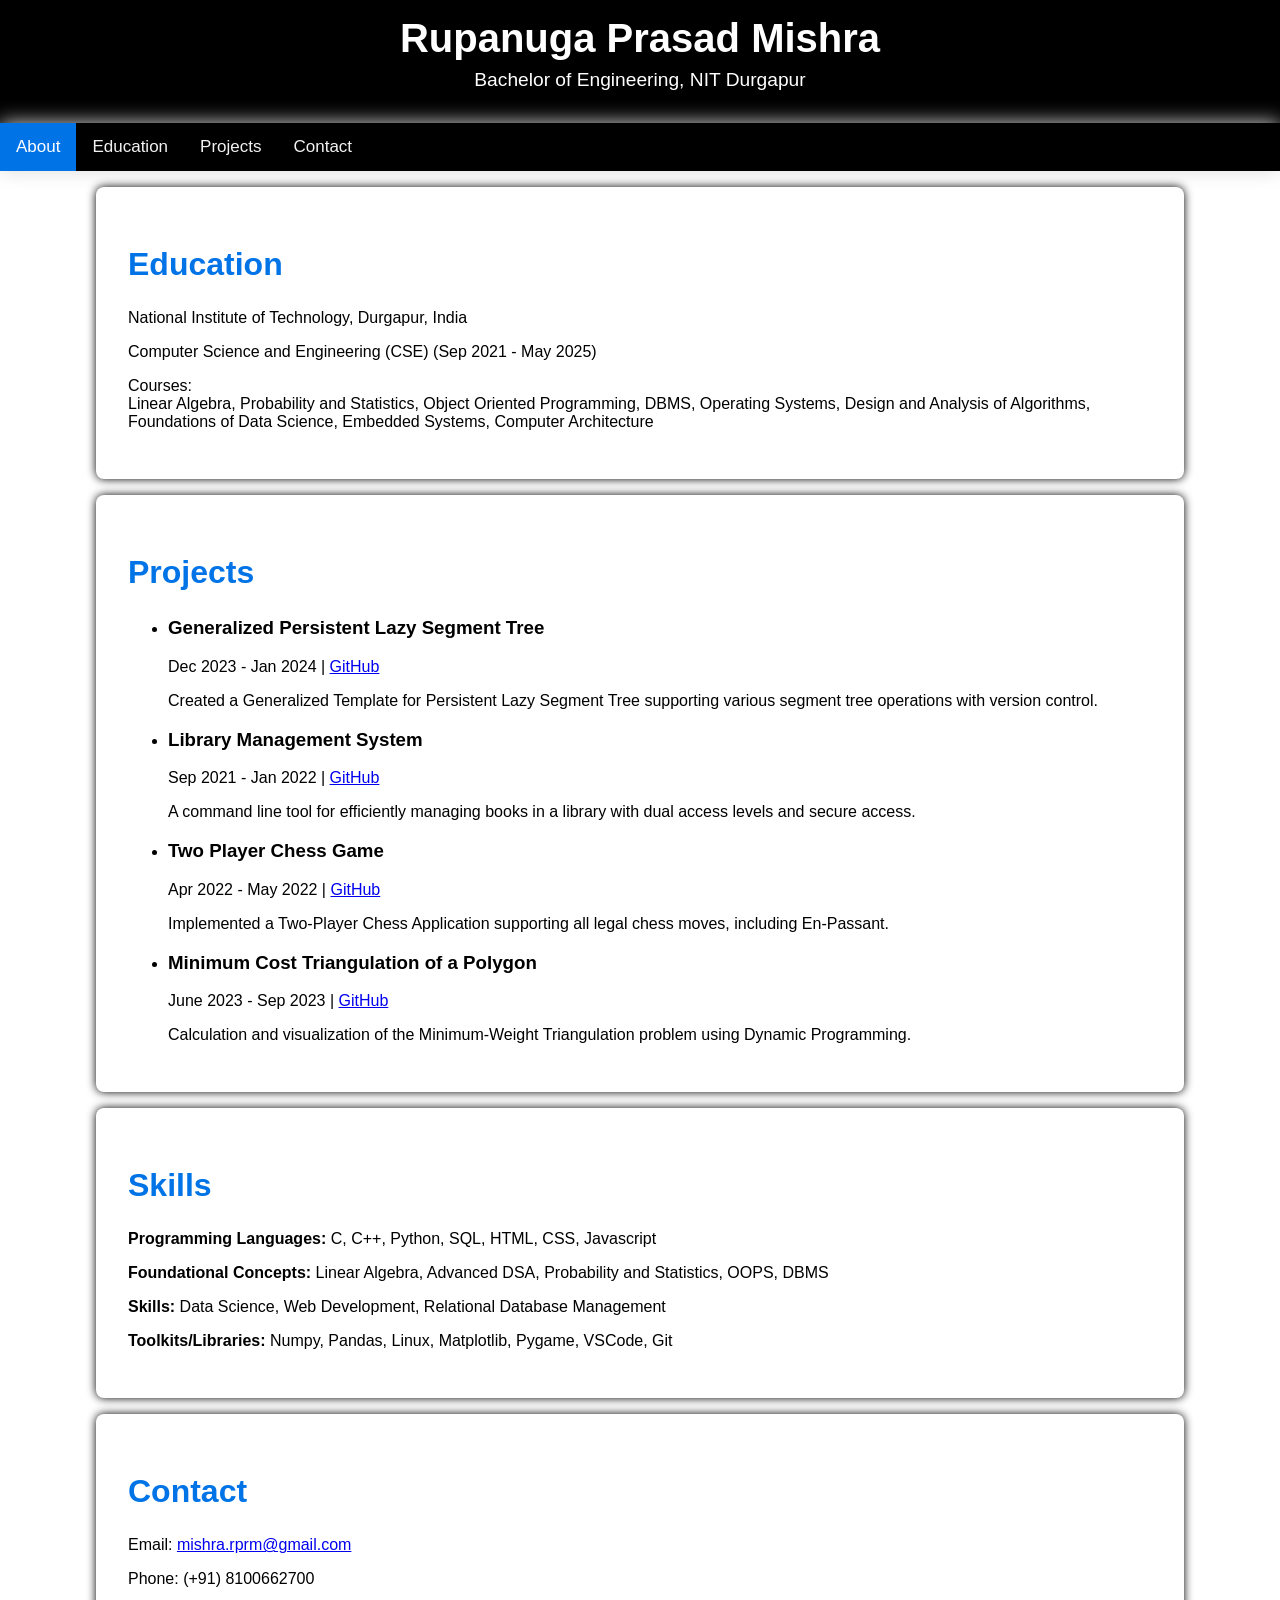
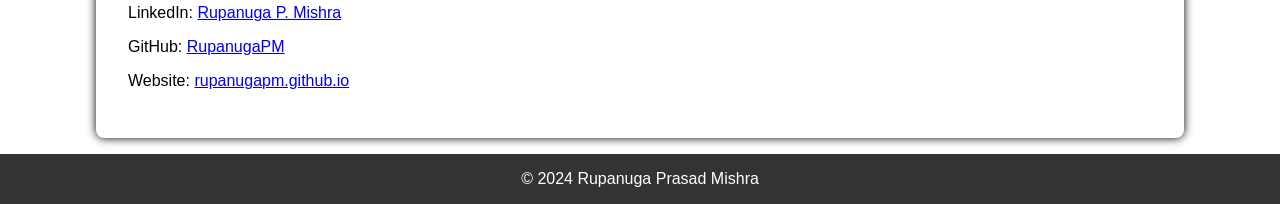
==== index.html @ 23eca886 "main html for website" ====
<!DOCTYPE html>
<html lang="en">
<head>
    <meta charset="UTF-8">
    <meta name="viewport" content="width=device-width, initial-scale=1.0">
    <title>Rupanuga Prasad Mishra</title>
</head>
<style>
/* styles.css */

html{
    scroll-behavior:smooth;
}

body {
    font-family: Arial, sans-serif;
    margin: 0;
    padding: 0;
    background-color: white;
}

header {
    background-color: black;
    color: white;
    padding: 1rem 2rem;
    text-align: center;
}

header h1 {
    margin: 0;
    font-size: 2.5rem;
}

header p {
    margin: 0.5rem 0 1rem;
    font-size: 1.2rem;
}

section {
    padding: 2rem;
    background-color: white;
    margin: 1rem auto;
    border-radius: 8px;
    box-shadow: 0 0 10px rgba(0, 0, 0, 1);
    width: 80%;
}

section h2 {
    font-size: 2rem;
    color: #0073e6;
}



footer {
    text-align: center;
    padding: 1rem 2rem;
    background-color: #333;
    color: white;
}

footer p {
    margin: 0;
}

//navigation bar

div.navbar{
	width:100%
}

#navbar {
  overflow: hidden;
  background-color: black;
  box-shadow: 0 0 20px rgba(220, 220, 220, 1);
}

#navbar a {
  float: left;
  display: flex;
  color: #f2f2f2;
  text-align: center;
  padding: 14px 16px;
  text-decoration: none;
  font-size: 17px;
}

#navbar a:hover {
  background-color: #ddd;
  color: black;
}

#navbar a.active {
  background-color: #0073e6;
  color: white;
}
#navbar a.active:hover {
  background-color: lightblue;
  color: white;
}

.content {
  padding: 16px;
}

.sticky {
  position: fixed;
  top: 0;
  width: 100%;
}

.sticky + .content {
  padding-top: 60px;
}

</style>
<body>
    <header id="about">
        <h1>Rupanuga Prasad Mishra</h1>
        <p>Bachelor of Engineering, NIT Durgapur</p>
    </header>
    <div id="navbar">
  		<a class="active" href="#about">About</a>
		<a href="#education">Education</a>
  		<a href="#projects">Projects</a>
  		<a href="#contact">Contact</a>
    </div>
    <section id="education">
        <h2>Education</h2>
        <p>National Institute of Technology, Durgapur, India</p>
        <p>Computer Science and Engineering (CSE) (Sep 2021 - May 2025)</p>
        <p>Courses:<br>Linear Algebra, Probability and Statistics, Object Oriented Programming, DBMS, Operating Systems, Design and Analysis of Algorithms, Foundations of Data Science, Embedded Systems, Computer Architecture</p>
    </section>
    <section id="projects">
        <h2>Projects</h2>
        <ul>
            <li>
                <h3>Generalized Persistent Lazy Segment Tree</h3>
                <p>Dec 2023 - Jan 2024 | <a href="https://github.com/RupanugaPM/Generalized-Lazy-Segment-Tree" target="_blank">GitHub</a></p>
                <p>Created a Generalized Template for Persistent Lazy Segment Tree supporting various segment tree operations with version control.</p>
            </li>
            <li>
                <h3>Library Management System</h3>
                <p>Sep 2021 - Jan 2022 | <a href="https://github.com/RupanugaPM/Library-Management-System-in-Python" target="_blank">GitHub</a></p>
                <p>A command line tool for efficiently managing books in a library with dual access levels and secure access.</p>
            </li>
            <li>
                <h3>Two Player Chess Game</h3>
                <p>Apr 2022 - May 2022 | <a href="https://github.com/RupanugaPM/Chess-app" target="_blank">GitHub</a></p>
                <p>Implemented a Two-Player Chess Application supporting all legal chess moves, including En-Passant.</p>
            </li>
            <li>
                <h3>Minimum Cost Triangulation of a Polygon</h3>
                <p>June 2023 - Sep 2023 | <a href="https://github.com/RupanugaPM/minimum-traingulation-cost-of-convex-polygon-visualization" target="_blank">GitHub</a></p>
                <p>Calculation and visualization of the Minimum-Weight Triangulation problem using Dynamic Programming.</p>
            </li>
        </ul>
    </section>
    <section id="skills">
        <h2>Skills</h2>
        <p><strong>Programming Languages:</strong> C, C++, Python, SQL, HTML, CSS, Javascript</p>
        <p><strong>Foundational Concepts:</strong> Linear Algebra, Advanced DSA, Probability and Statistics, OOPS, DBMS</p>
        <p><strong>Skills:</strong> Data Science, Web Development, Relational Database Management</p>
        <p><strong>Toolkits/Libraries:</strong> Numpy, Pandas, Linux, Matplotlib, Pygame, VSCode, Git</p>
    </section>
    <section id="contact">
        <h2>Contact</h2>
        <p>Email: <a href="mailto:mishra.rprm@gmail.com">mishra.rprm@gmail.com</a></p>
        <p>Phone: (+91) 8100662700</p>
        <p>LinkedIn: <a href="https://www.linkedin.com/in/rupanuga-p-mishra-4374b2252/" target="_blank">Rupanuga P. Mishra</a></p>
        <p>GitHub: <a href="https://github.com/RupanugaPM" target="_blank">RupanugaPM</a></p>
        <p>Website: <a href="https://rupanugapm.github.io/" target="_blank">rupanugapm.github.io</a></p>
    </section>
    <footer>
        <p>&copy; 2024 Rupanuga Prasad Mishra</p>
    </footer>
</body>
<script>
// scripts.js

document.querySelectorAll('nav ul li a').forEach(anchor => {
    anchor.addEventListener('click', function(e) {
        e.preventDefault();

        document.querySelector(this.getAttribute('href')).scrollIntoView({
            behavior: 'smooth'
        });
    });
});

// nav bar
window.onscroll = function() {myFunction()};

var navbar = document.getElementById("navbar");
var sticky = navbar.offsetTop;

function myFunction() {
  if (window.pageYOffset >= sticky) {
    navbar.classList.add("sticky")
  } else {
    navbar.classList.remove("sticky");
  }
}

</script>
</html>
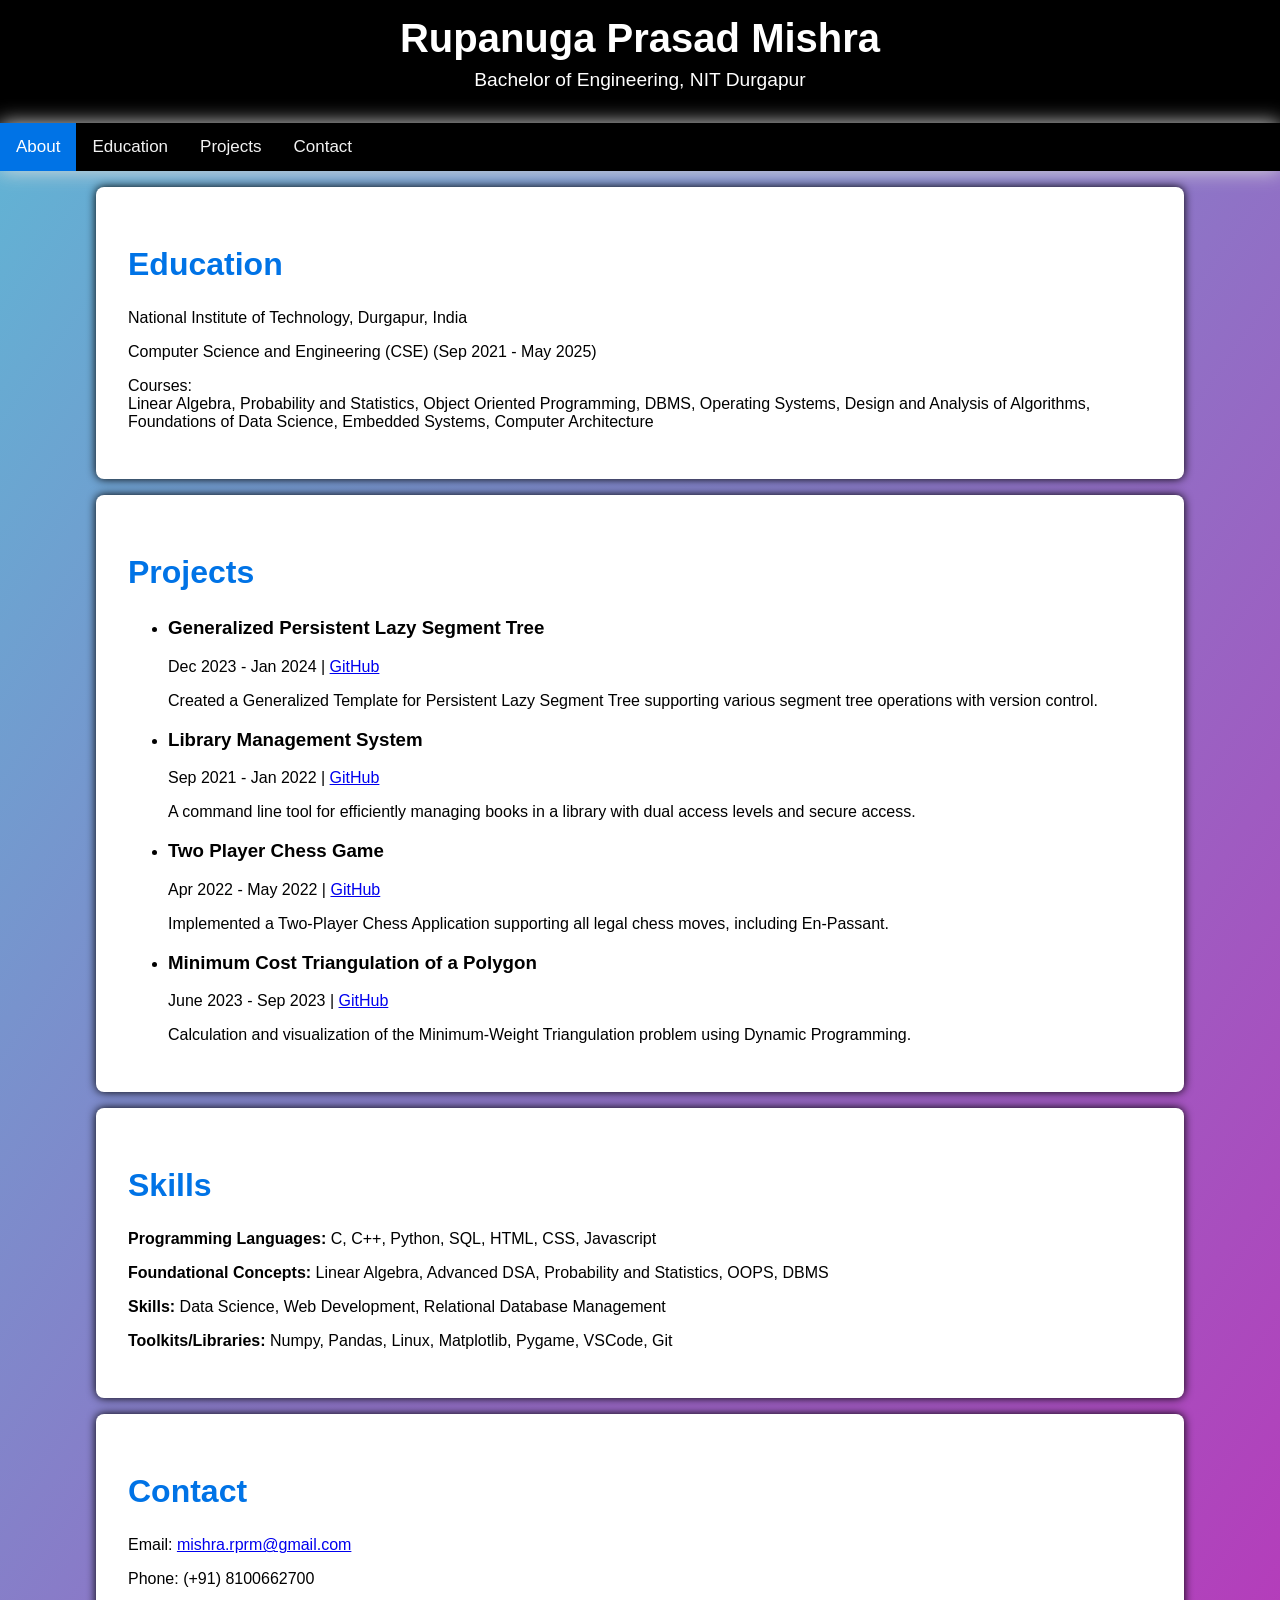
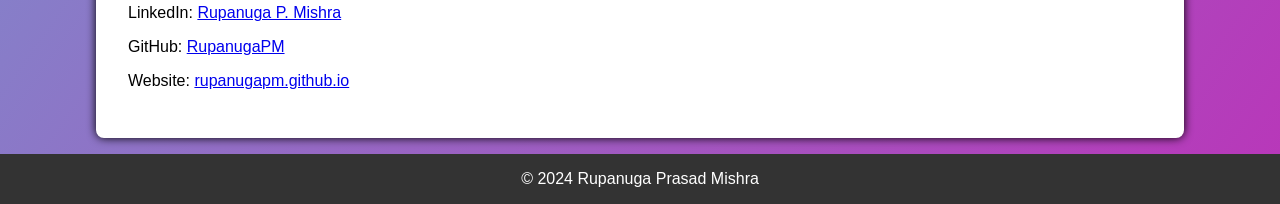
==== commit f49b26f2: "changed some css and javascript" ====
--- a/index.html
+++ b/index.html
@@ -4,116 +4,9 @@
     <meta charset="UTF-8">
     <meta name="viewport" content="width=device-width, initial-scale=1.0">
     <title>Rupanuga Prasad Mishra</title>
+    <link rel="stylesheet" href="styles.css">
 </head>
-<style>
-/* styles.css */
-
-html{
-    scroll-behavior:smooth;
-}
-
-body {
-    font-family: Arial, sans-serif;
-    margin: 0;
-    padding: 0;
-    background-color: white;
-}
-
-header {
-    background-color: black;
-    color: white;
-    padding: 1rem 2rem;
-    text-align: center;
-}
-
-header h1 {
-    margin: 0;
-    font-size: 2.5rem;
-}
-
-header p {
-    margin: 0.5rem 0 1rem;
-    font-size: 1.2rem;
-}
-
-section {
-    padding: 2rem;
-    background-color: white;
-    margin: 1rem auto;
-    border-radius: 8px;
-    box-shadow: 0 0 10px rgba(0, 0, 0, 1);
-    width: 80%;
-}
-
-section h2 {
-    font-size: 2rem;
-    color: #0073e6;
-}
-
-
-
-footer {
-    text-align: center;
-    padding: 1rem 2rem;
-    background-color: #333;
-    color: white;
-}
-
-footer p {
-    margin: 0;
-}
-
-//navigation bar
-
-div.navbar{
-	width:100%
-}
-
-#navbar {
-  overflow: hidden;
-  background-color: black;
-  box-shadow: 0 0 20px rgba(220, 220, 220, 1);
-}
-
-#navbar a {
-  float: left;
-  display: flex;
-  color: #f2f2f2;
-  text-align: center;
-  padding: 14px 16px;
-  text-decoration: none;
-  font-size: 17px;
-}
-
-#navbar a:hover {
-  background-color: #ddd;
-  color: black;
-}
-
-#navbar a.active {
-  background-color: #0073e6;
-  color: white;
-}
-#navbar a.active:hover {
-  background-color: lightblue;
-  color: white;
-}
-
-.content {
-  padding: 16px;
-}
-
-.sticky {
-  position: fixed;
-  top: 0;
-  width: 100%;
-}
-
-.sticky + .content {
-  padding-top: 60px;
-}
-
-</style>
+<script src="scripts.js"></script>
 <body>
     <header id="about">
         <h1>Rupanuga Prasad Mishra</h1>
@@ -174,6 +67,7 @@
     <footer>
         <p>&copy; 2024 Rupanuga Prasad Mishra</p>
     </footer>
+
 </body>
 <script>
 // scripts.js
@@ -188,7 +82,7 @@
     });
 });
 
-// nav bar
+// navigation bar
 window.onscroll = function() {myFunction()};
 
 var navbar = document.getElementById("navbar");
--- a/styles.css
+++ b/styles.css
@@ -0,0 +1,108 @@
+/* styles.css */
+
+html{
+    scroll-behavior:smooth;
+}
+
+body {
+    font-family: Arial, sans-serif;
+    margin: 0;
+    padding: 0;
+    background-color: white;
+    background-image: linear-gradient(to bottom right, rgb(94, 184, 213),rgb(185, 54, 185));
+}
+
+header {
+    background-color: black;
+    color: white;
+    padding: 1rem 2rem;
+    text-align: center;
+}
+
+header h1 {
+    margin: 0;
+    font-size: 2.5rem;
+}
+
+header p {
+    margin: 0.5rem 0 1rem;
+    font-size: 1.2rem;
+}
+
+section {
+    padding: 2rem;
+    background-color: white;
+    margin: 1rem auto;
+    border-radius: 8px;
+    box-shadow: 0 0 10px rgba(0, 0, 0, 1);
+    width: 80%;
+}
+
+section h2 {
+    font-size: 2rem;
+    color: #0073e6;
+}
+
+
+
+footer {
+    text-align: center;
+    padding: 1rem 2rem;
+    background-color: #333;
+    color: white;
+}
+
+footer p {
+    margin: 0;
+}
+
+
+div.navbar{
+	width:100%
+}
+
+#navbar {
+  overflow: hidden;
+  background-color: black;
+  box-shadow: 0 0 20px rgba(220, 220, 220, 1);
+}
+
+#navbar a {
+  float: left;
+  display: flex;
+  color: #f2f2f2;
+  text-align: center;
+  padding: 14px 16px;
+  text-decoration: none;
+  font-size: 17px;
+}
+
+#navbar a:hover {
+  background-color: #ddd;
+  color: black;
+}
+
+#navbar a.active {
+  background-color: #0073e6;
+  color: white;
+}
+
+#navbar a.active:hover {
+  background-color: lightblue;
+  color: white;
+}
+
+.content {
+  padding: 16px;
+}
+
+.sticky {
+  position: fixed;
+  top: 0;
+  width: 100%;
+}
+
+.sticky + .content {
+  padding-top: 60px;
+}
+
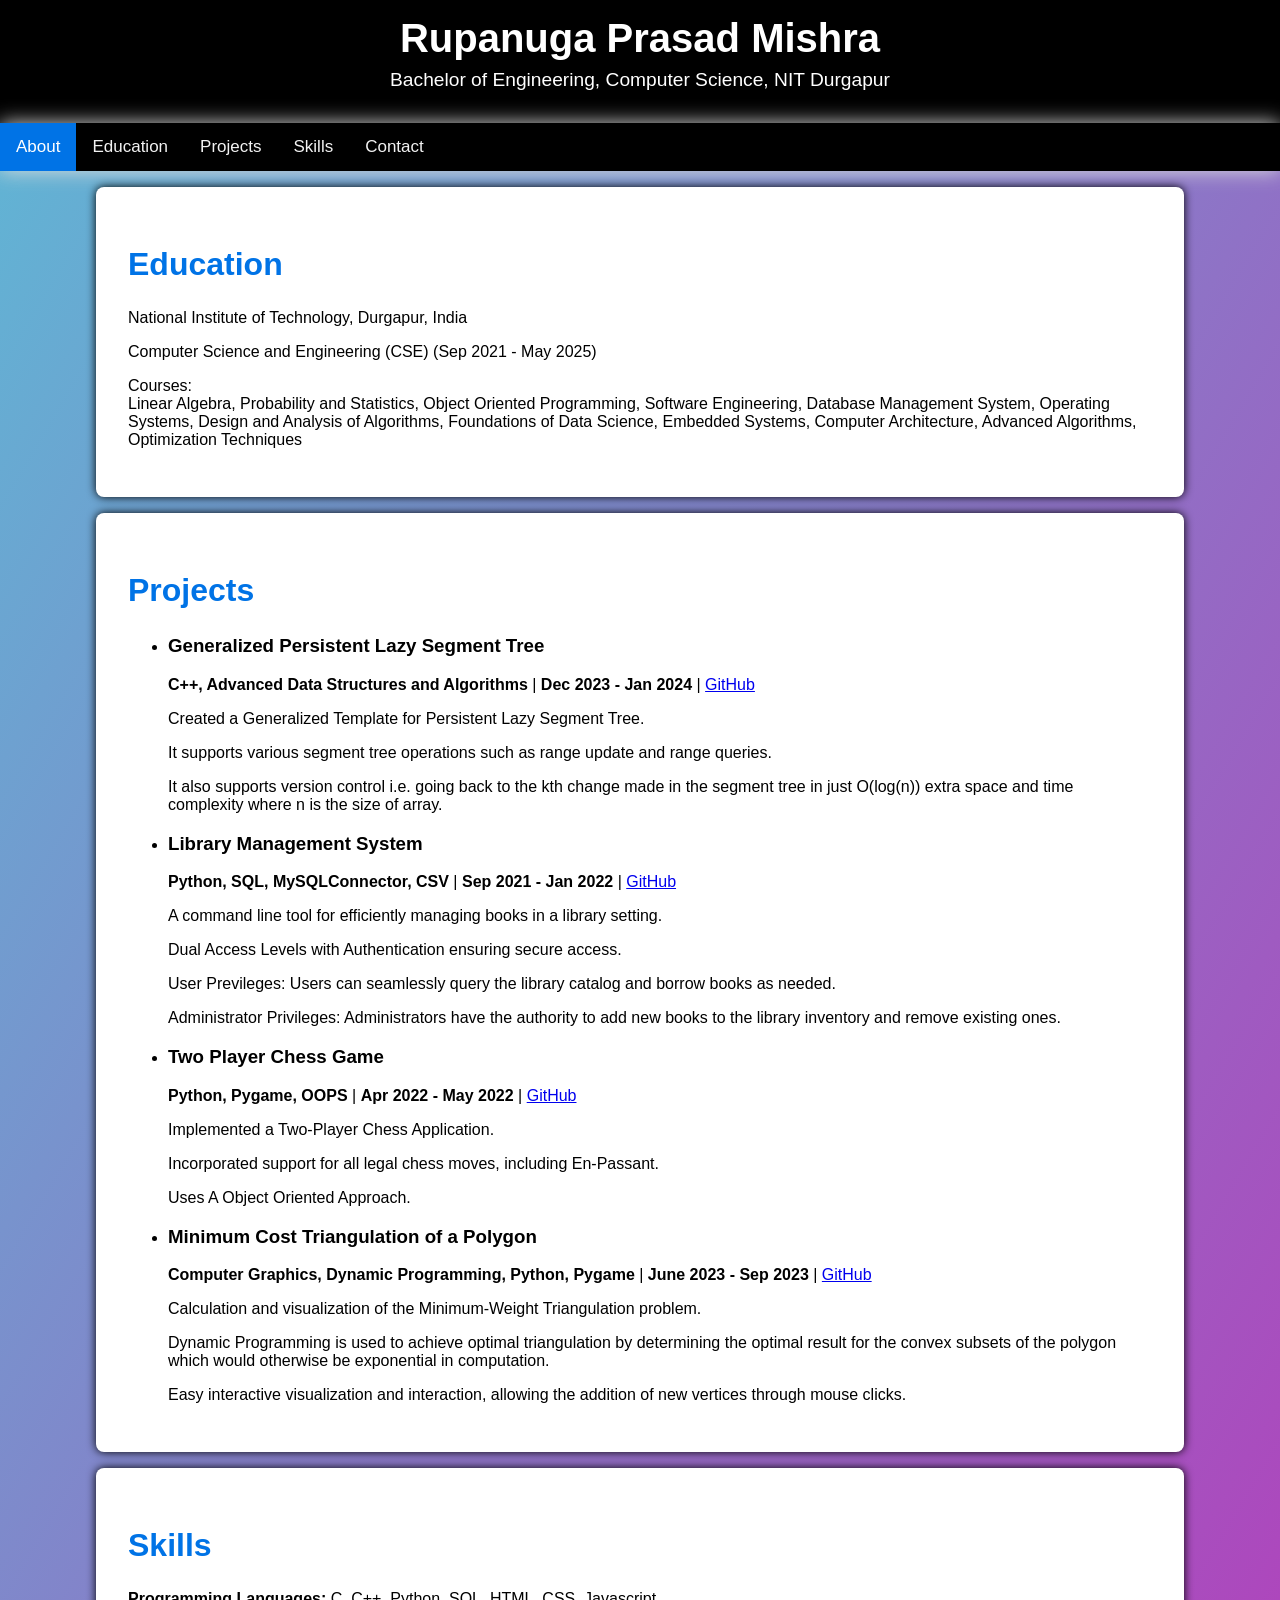
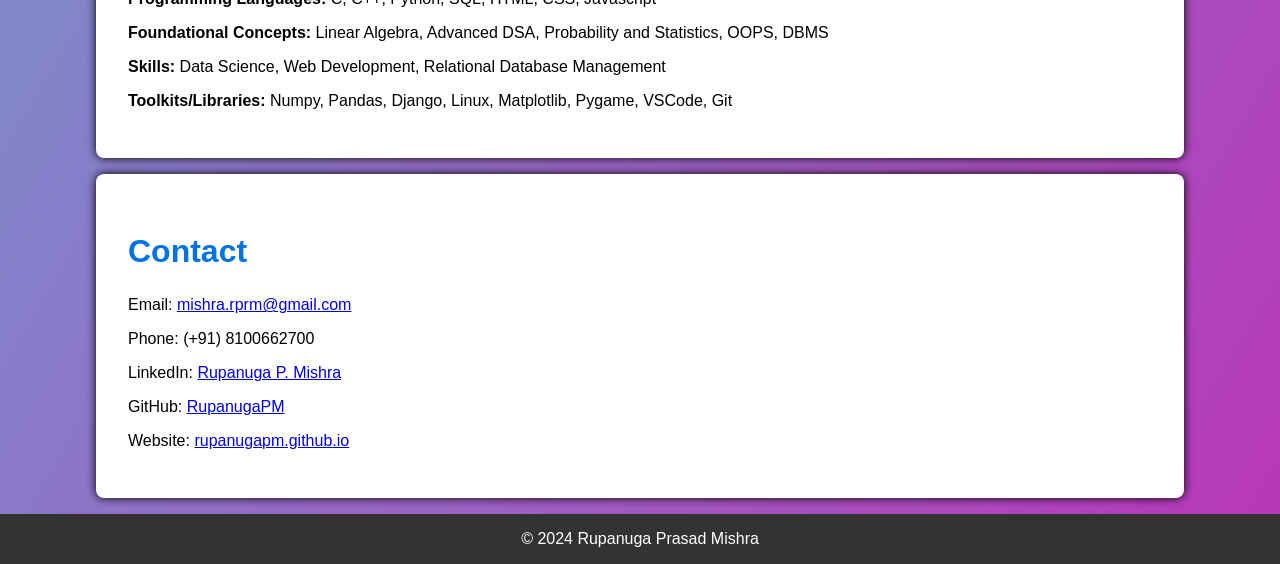
==== commit 23650554: "changed a few lines..." ====
--- a/index.html
+++ b/index.html
@@ -10,42 +10,52 @@
 <body>
     <header id="about">
         <h1>Rupanuga Prasad Mishra</h1>
-        <p>Bachelor of Engineering, NIT Durgapur</p>
+        <p>Bachelor of Engineering, Computer Science, NIT Durgapur</p>
     </header>
     <div id="navbar">
   		<a class="active" href="#about">About</a>
 		<a href="#education">Education</a>
-  		<a href="#projects">Projects</a>
+        <a href="#projects">Projects</a>
+        <a href="#skills">Skills</a>
   		<a href="#contact">Contact</a>
     </div>
     <section id="education">
         <h2>Education</h2>
         <p>National Institute of Technology, Durgapur, India</p>
         <p>Computer Science and Engineering (CSE) (Sep 2021 - May 2025)</p>
-        <p>Courses:<br>Linear Algebra, Probability and Statistics, Object Oriented Programming, DBMS, Operating Systems, Design and Analysis of Algorithms, Foundations of Data Science, Embedded Systems, Computer Architecture</p>
+        <p>Courses:<br>Linear Algebra, Probability and Statistics, Object Oriented Programming, Software Engineering, Database Management System, Operating Systems, Design and Analysis of Algorithms, Foundations of Data Science, Embedded Systems, Computer Architecture, Advanced Algorithms, Optimization Techniques</p>
     </section>
     <section id="projects">
         <h2>Projects</h2>
         <ul>
             <li>
                 <h3>Generalized Persistent Lazy Segment Tree</h3>
-                <p>Dec 2023 - Jan 2024 | <a href="https://github.com/RupanugaPM/Generalized-Lazy-Segment-Tree" target="_blank">GitHub</a></p>
-                <p>Created a Generalized Template for Persistent Lazy Segment Tree supporting various segment tree operations with version control.</p>
+                <p><b>C++, Advanced Data Structures and Algorithms</b> | <b>Dec 2023 - Jan 2024</b> | <a href="https://github.com/RupanugaPM/Generalized-Lazy-Segment-Tree" target="_blank">GitHub</a></p>
+                <p>Created a Generalized Template for Persistent Lazy Segment Tree.</p>
+                <p>It supports various segment tree operations such as range update and range queries.</p>
+                <p>It also supports version control i.e. going back to the kth change made in the segment tree in just O(log(n)) extra space and time complexity where n is the size of array.</p>
             </li>
             <li>
                 <h3>Library Management System</h3>
-                <p>Sep 2021 - Jan 2022 | <a href="https://github.com/RupanugaPM/Library-Management-System-in-Python" target="_blank">GitHub</a></p>
-                <p>A command line tool for efficiently managing books in a library with dual access levels and secure access.</p>
+                <p><b>Python, SQL, MySQLConnector, CSV</b> | <b>Sep 2021 - Jan 2022</b> | <a href="https://github.com/RupanugaPM/Library-Management-System-in-Python" target="_blank">GitHub</a></p>
+                <p>A command line tool for efficiently managing books in a library setting.</p>
+                <p>Dual Access Levels with Authentication ensuring secure access.</p>
+                <p>User Previleges: Users can seamlessly query the library catalog and borrow books as needed.</p>
+                <p>Administrator Privileges: Administrators have the authority to add new books to the library inventory and remove existing ones.</p>
             </li>
             <li>
                 <h3>Two Player Chess Game</h3>
-                <p>Apr 2022 - May 2022 | <a href="https://github.com/RupanugaPM/Chess-app" target="_blank">GitHub</a></p>
-                <p>Implemented a Two-Player Chess Application supporting all legal chess moves, including En-Passant.</p>
+                <p><b>Python, Pygame, OOPS</b> | <b>Apr 2022 - May 2022</b> | <a href="https://github.com/RupanugaPM/Chess-app" target="_blank">GitHub</a></p>
+                <p>Implemented a Two-Player Chess Application.</p>
+                <p>Incorporated support for all legal chess moves, including En-Passant.</p>
+                <p>Uses A Object Oriented Approach.</p>
             </li>
             <li>
                 <h3>Minimum Cost Triangulation of a Polygon</h3>
-                <p>June 2023 - Sep 2023 | <a href="https://github.com/RupanugaPM/minimum-traingulation-cost-of-convex-polygon-visualization" target="_blank">GitHub</a></p>
-                <p>Calculation and visualization of the Minimum-Weight Triangulation problem using Dynamic Programming.</p>
+                <p><b>Computer Graphics, Dynamic Programming, Python, Pygame</b> | <b>June 2023 - Sep 2023</b> | <a href="https://github.com/RupanugaPM/minimum-traingulation-cost-of-convex-polygon-visualization" target="_blank">GitHub</a></p>
+                <p>Calculation and visualization of the Minimum-Weight Triangulation problem.</p>
+                <p>Dynamic Programming is used to achieve optimal triangulation by determining the optimal result for the convex subsets of the polygon which would otherwise be exponential in computation.</p>
+                <p>Easy interactive visualization and interaction, allowing the addition of new vertices through mouse clicks.</p>
             </li>
         </ul>
     </section>
@@ -54,7 +64,7 @@
         <p><strong>Programming Languages:</strong> C, C++, Python, SQL, HTML, CSS, Javascript</p>
         <p><strong>Foundational Concepts:</strong> Linear Algebra, Advanced DSA, Probability and Statistics, OOPS, DBMS</p>
         <p><strong>Skills:</strong> Data Science, Web Development, Relational Database Management</p>
-        <p><strong>Toolkits/Libraries:</strong> Numpy, Pandas, Linux, Matplotlib, Pygame, VSCode, Git</p>
+        <p><strong>Toolkits/Libraries:</strong> Numpy, Pandas, Django, Linux, Matplotlib, Pygame, VSCode, Git</p>
     </section>
     <section id="contact">
         <h2>Contact</h2>
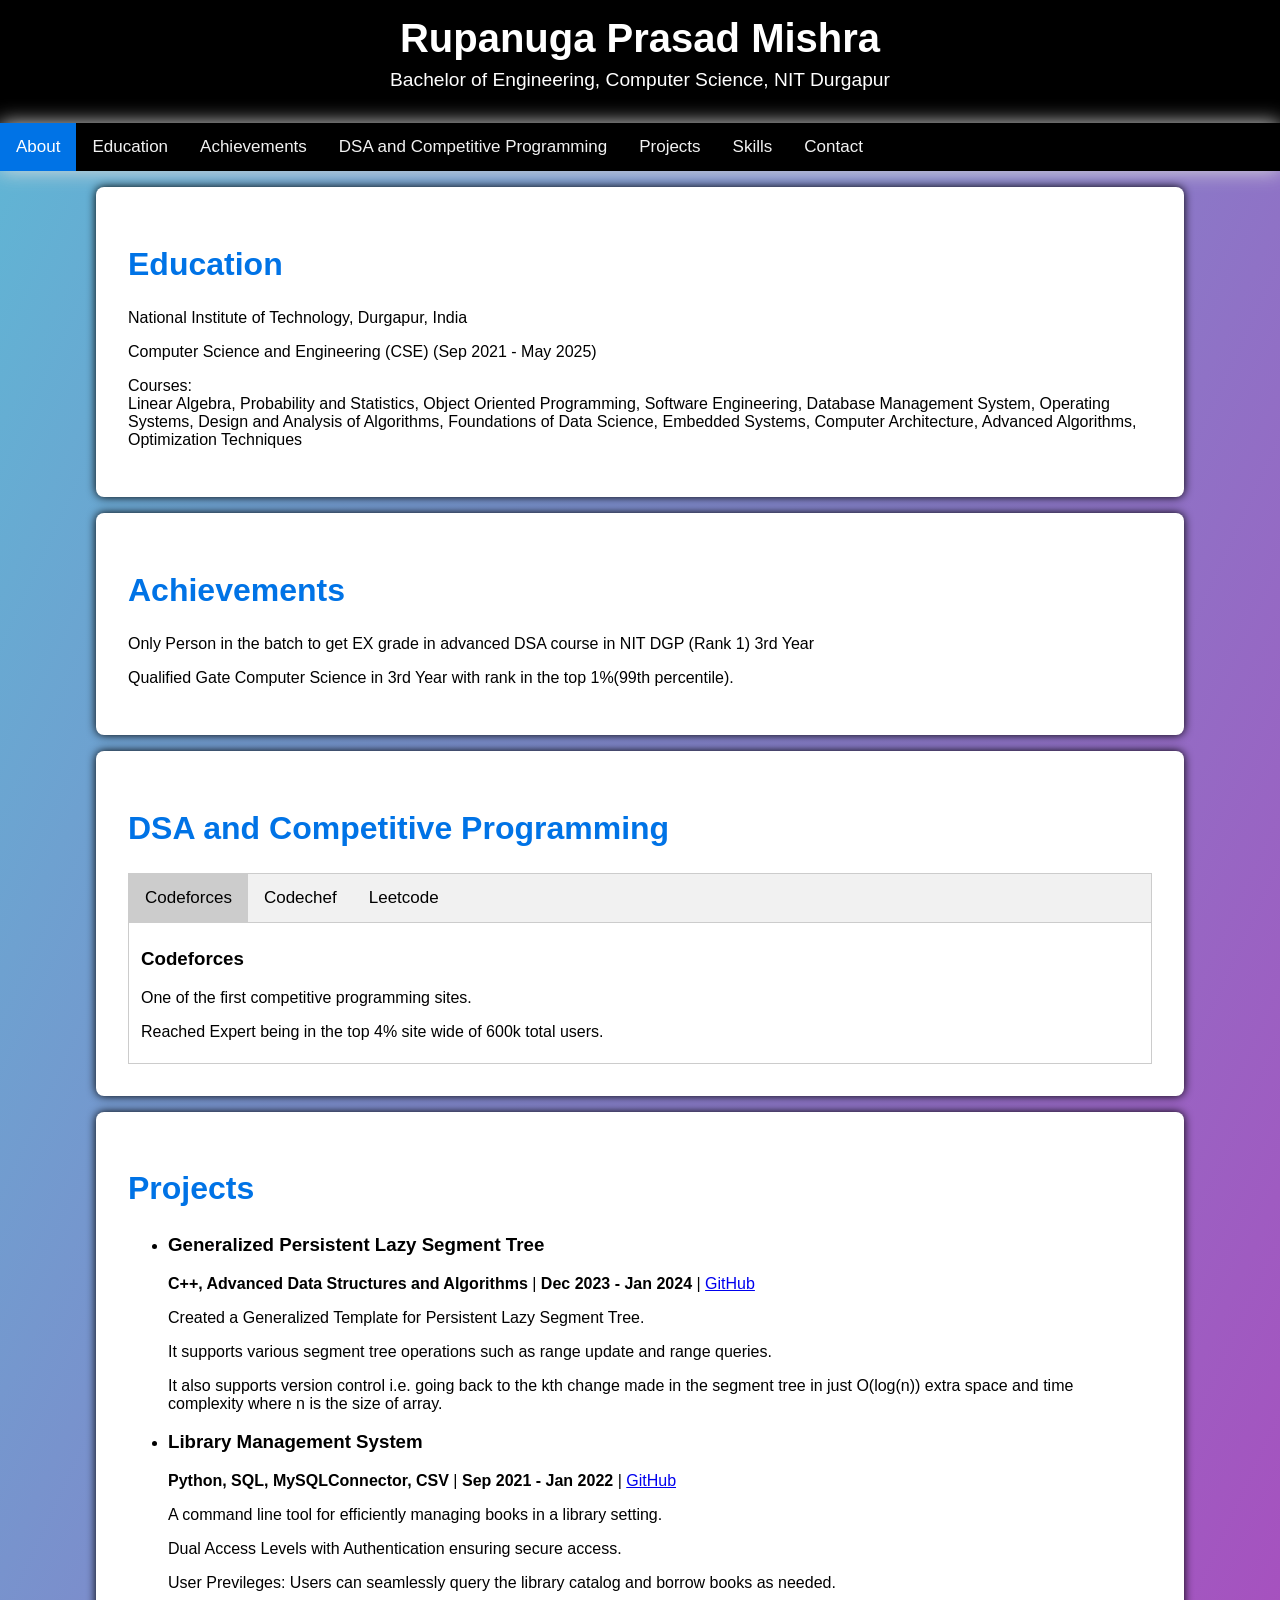
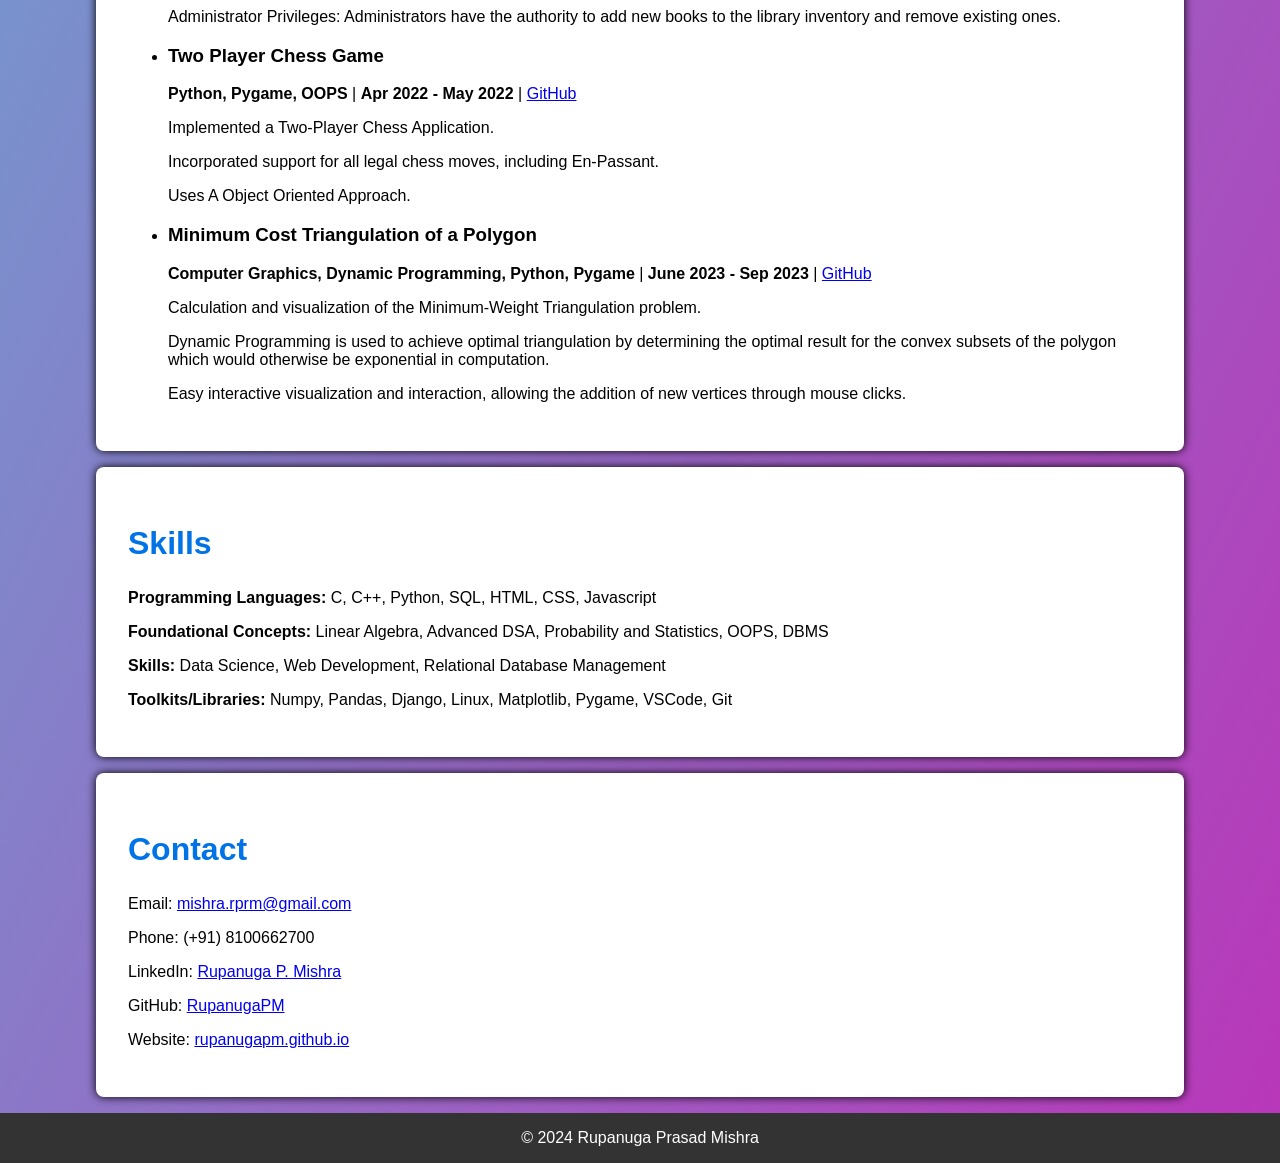
==== commit 8990b6d4: "Add files via upload" ====
--- a/index.html
+++ b/index.html
@@ -15,8 +15,10 @@
     <div id="navbar">
   		<a class="active" href="#about">About</a>
 		<a href="#education">Education</a>
-        <a href="#projects">Projects</a>
-        <a href="#skills">Skills</a>
+		<a href="#achievements">Achievements</a>
+		<a href="#dsaprofile">DSA and Competitive Programming</a>
+            <a href="#projects">Projects</a>
+            <a href="#skills">Skills</a>
   		<a href="#contact">Contact</a>
     </div>
     <section id="education">
@@ -24,6 +26,37 @@
         <p>National Institute of Technology, Durgapur, India</p>
         <p>Computer Science and Engineering (CSE) (Sep 2021 - May 2025)</p>
         <p>Courses:<br>Linear Algebra, Probability and Statistics, Object Oriented Programming, Software Engineering, Database Management System, Operating Systems, Design and Analysis of Algorithms, Foundations of Data Science, Embedded Systems, Computer Architecture, Advanced Algorithms, Optimization Techniques</p>
+    </section>
+    <section id="achievements">
+        <h2>Achievements</h2>
+        <p>Only Person in the batch to get EX grade in advanced DSA course in NIT DGP (Rank 1) 3rd Year</p>
+        <p>Qualified Gate Computer Science in 3rd Year with rank in the top 1%(99th percentile).</p>
+    </section>
+    <section id="dsaprofile">
+        <h2>DSA and Competitive Programming</h2>
+        <div class="tab">
+  <button class="tablinks" onclick="opensite(event, 'Codeforces')" id="defaultOpen">Codeforces</button>
+  <button class="tablinks" onclick="opensite(event, 'Codechef')">Codechef</button>
+  <button class="tablinks" onclick="opensite(event, 'Leetcode')">Leetcode</button>
+</div>
+
+<div id="Codeforces" class="tabcontent">
+  <h3>Codeforces</h3>
+  <p>One of the first competitive programming sites.</p>
+  <p>Reached Expert being in the top 4% site wide of 600k total users.</p>
+</div>
+
+<div id="Codechef" class="tabcontent">
+  <h3>Codechef</h3>
+  <p>Every Computer Science student has heard of this site in India.</p> 
+  <p>Reached 6 Stars being in 0.2% site wide.</p>
+</div>
+
+<div id="Leetcode" class="tabcontent">
+  <h3>Leetcode</h3>
+  <p>A classic website to study dsa.</p>
+  <p>Reach the Status of Guardian. Reaching Top 1%.</p>
+</div>
     </section>
     <section id="projects">
         <h2>Projects</h2>
@@ -106,5 +139,23 @@
   }
 }
 
+// tabs function to open cp site
+function opensite(evt, siteName) {
+  var i, tabcontent, tablinks;
+  tabcontent = document.getElementsByClassName("tabcontent");
+  for (i = 0; i < tabcontent.length; i++) {
+    tabcontent[i].style.display = "none";
+  }
+  tablinks = document.getElementsByClassName("tablinks");
+  for (i = 0; i < tablinks.length; i++) {
+    tablinks[i].className = tablinks[i].className.replace(" active", "");
+  }
+  document.getElementById(siteName).style.display = "block";
+  evt.currentTarget.className += " active";
+}
+document.getElementById("defaultOpen").click();
+
+// Get the element with id="defaultOpen" and click on it
+
 </script>
 </html>
--- a/styles.css
+++ b/styles.css
@@ -106,3 +106,41 @@
   padding-top: 60px;
 }
 
+/* Style the tab */
+.tab {
+  overflow: hidden;
+  border: 1px solid #ccc;
+  background-color: #f1f1f1;
+}
+
+/* Style the buttons inside the tab */
+.tab button {
+  background-color: inherit;
+  float: left;
+  border: none;
+  outline: none;
+  cursor: pointer;
+  padding: 14px 16px;
+  transition: 0.3s;
+  font-size: 17px;
+}
+
+/* Change background color of buttons on hover */
+.tab button:hover {
+  background-color: #ddd;
+}
+
+/* Create an active/current tablink class */
+.tab button.active {
+  background-color: #ccc;
+}
+
+/* Style the tab content */
+.tabcontent {
+  display: none;
+  padding: 6px 12px;
+  border: 1px solid #ccc;
+  border-top: none;
+}
+
+
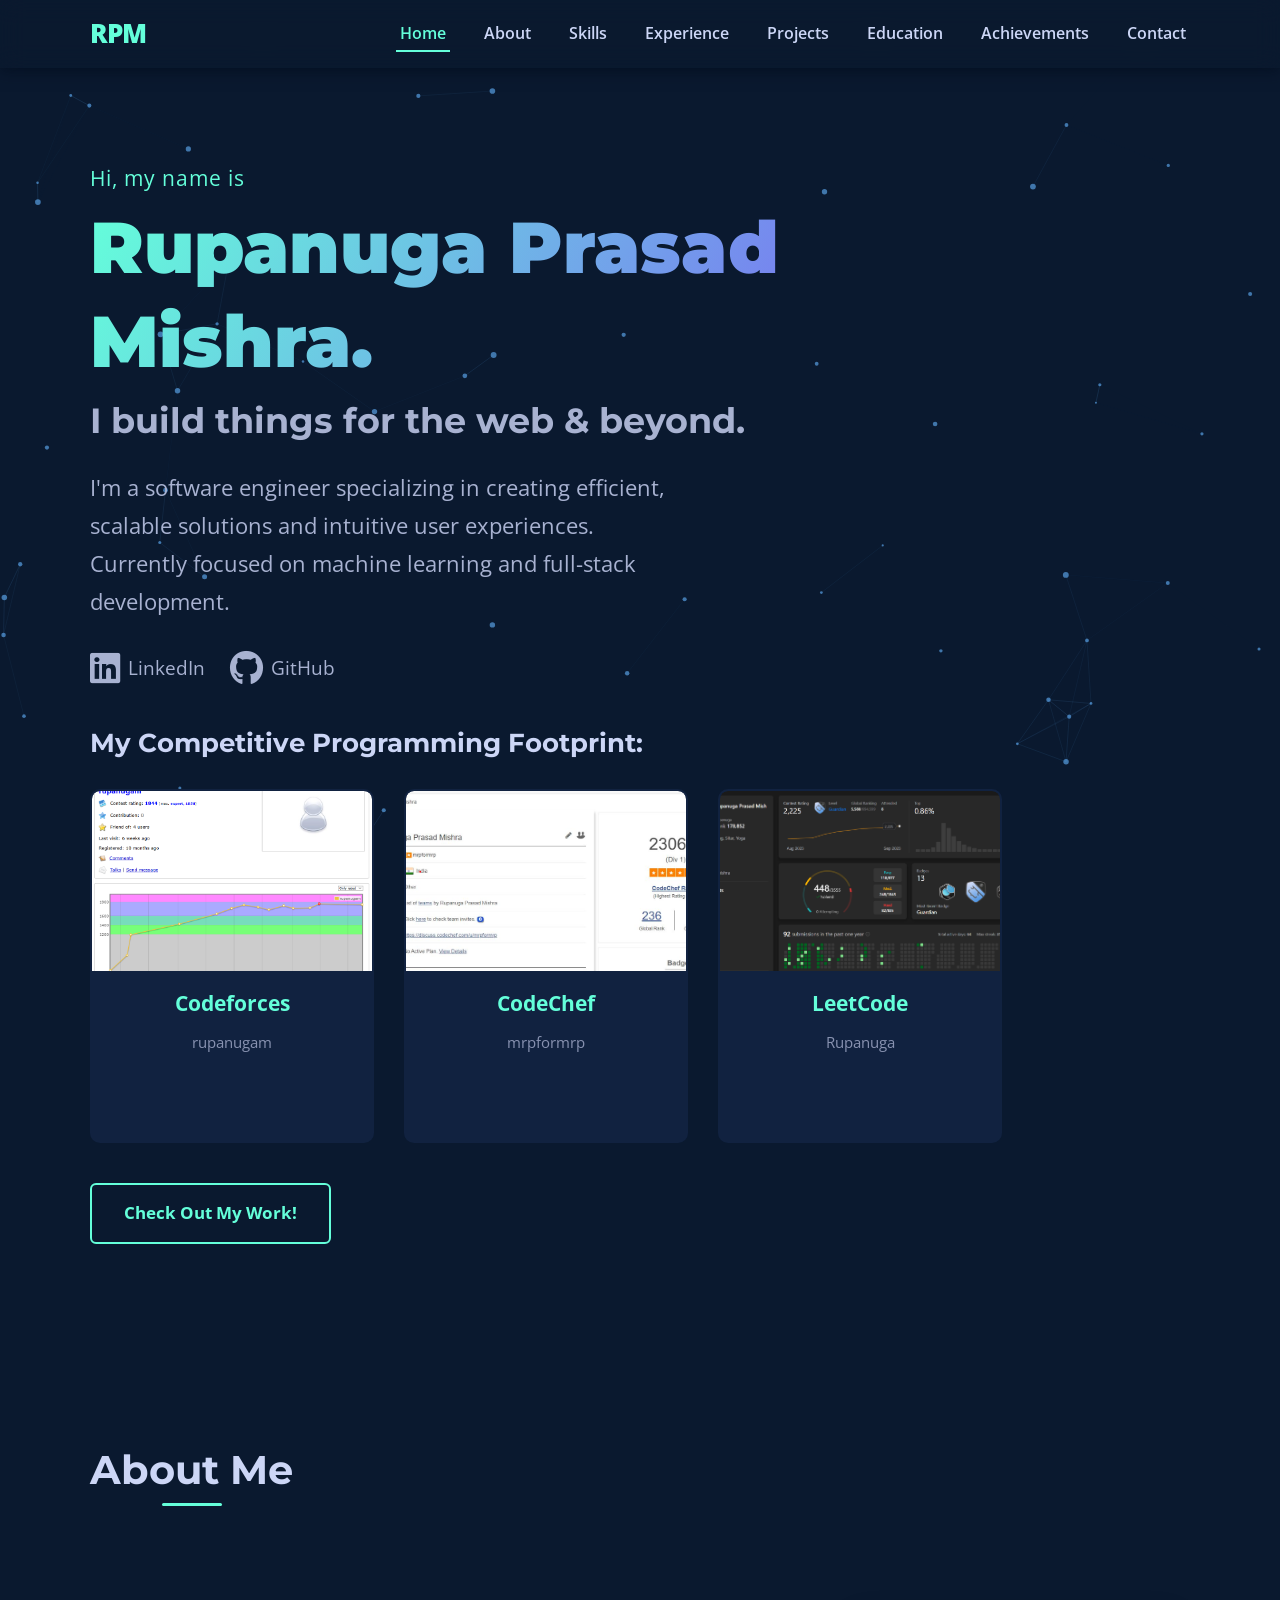
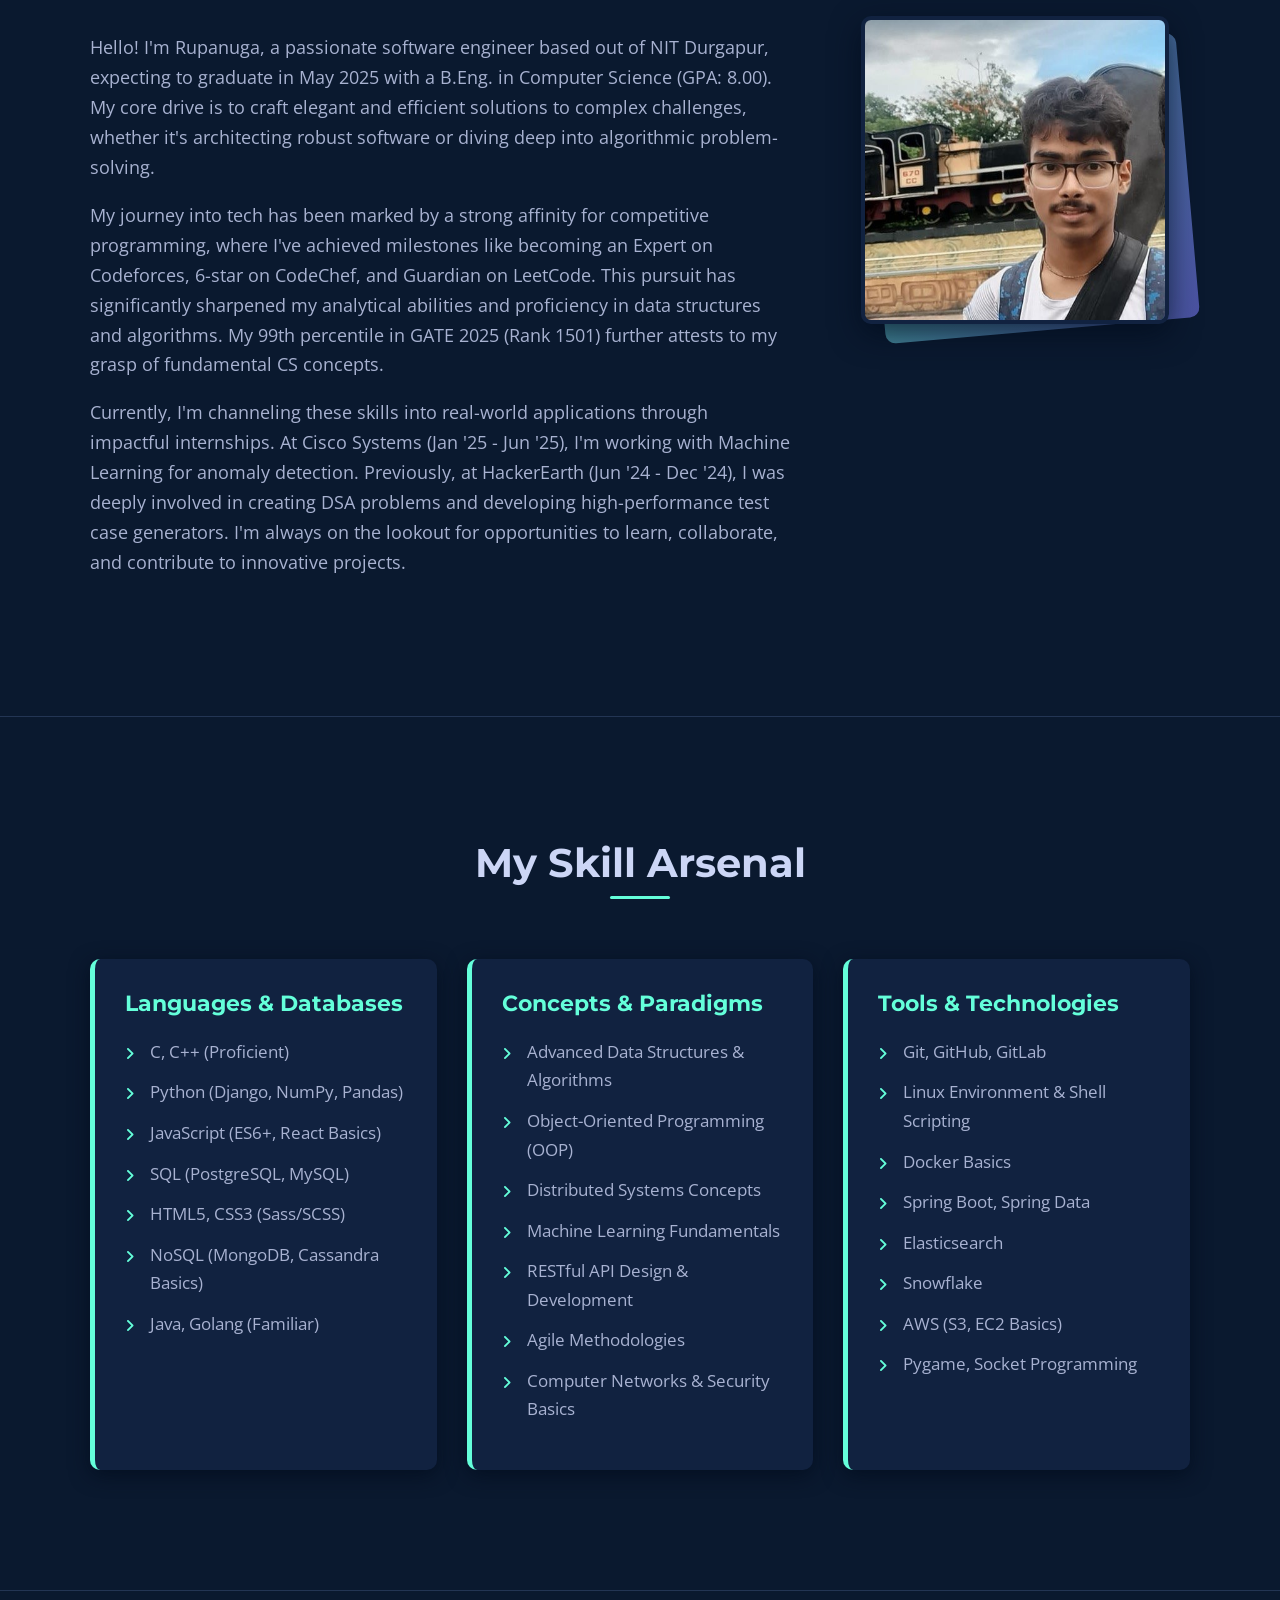
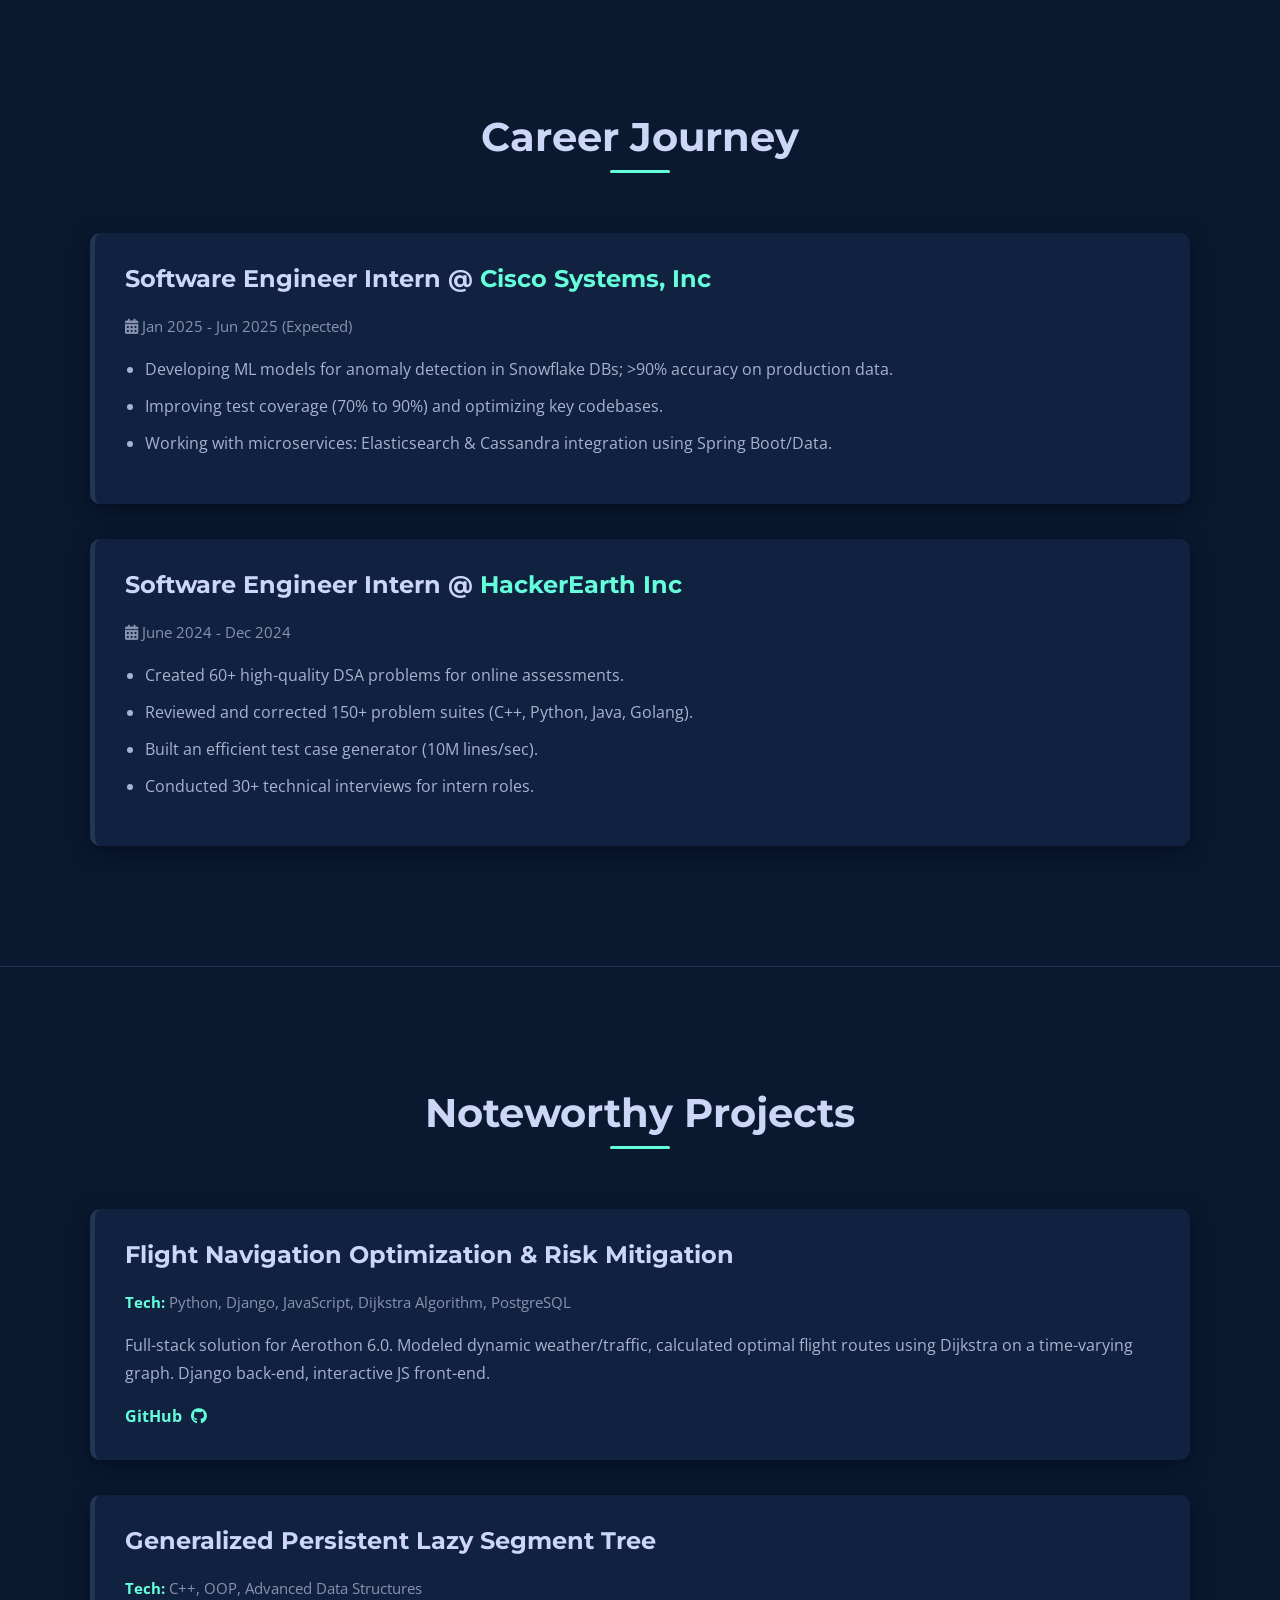
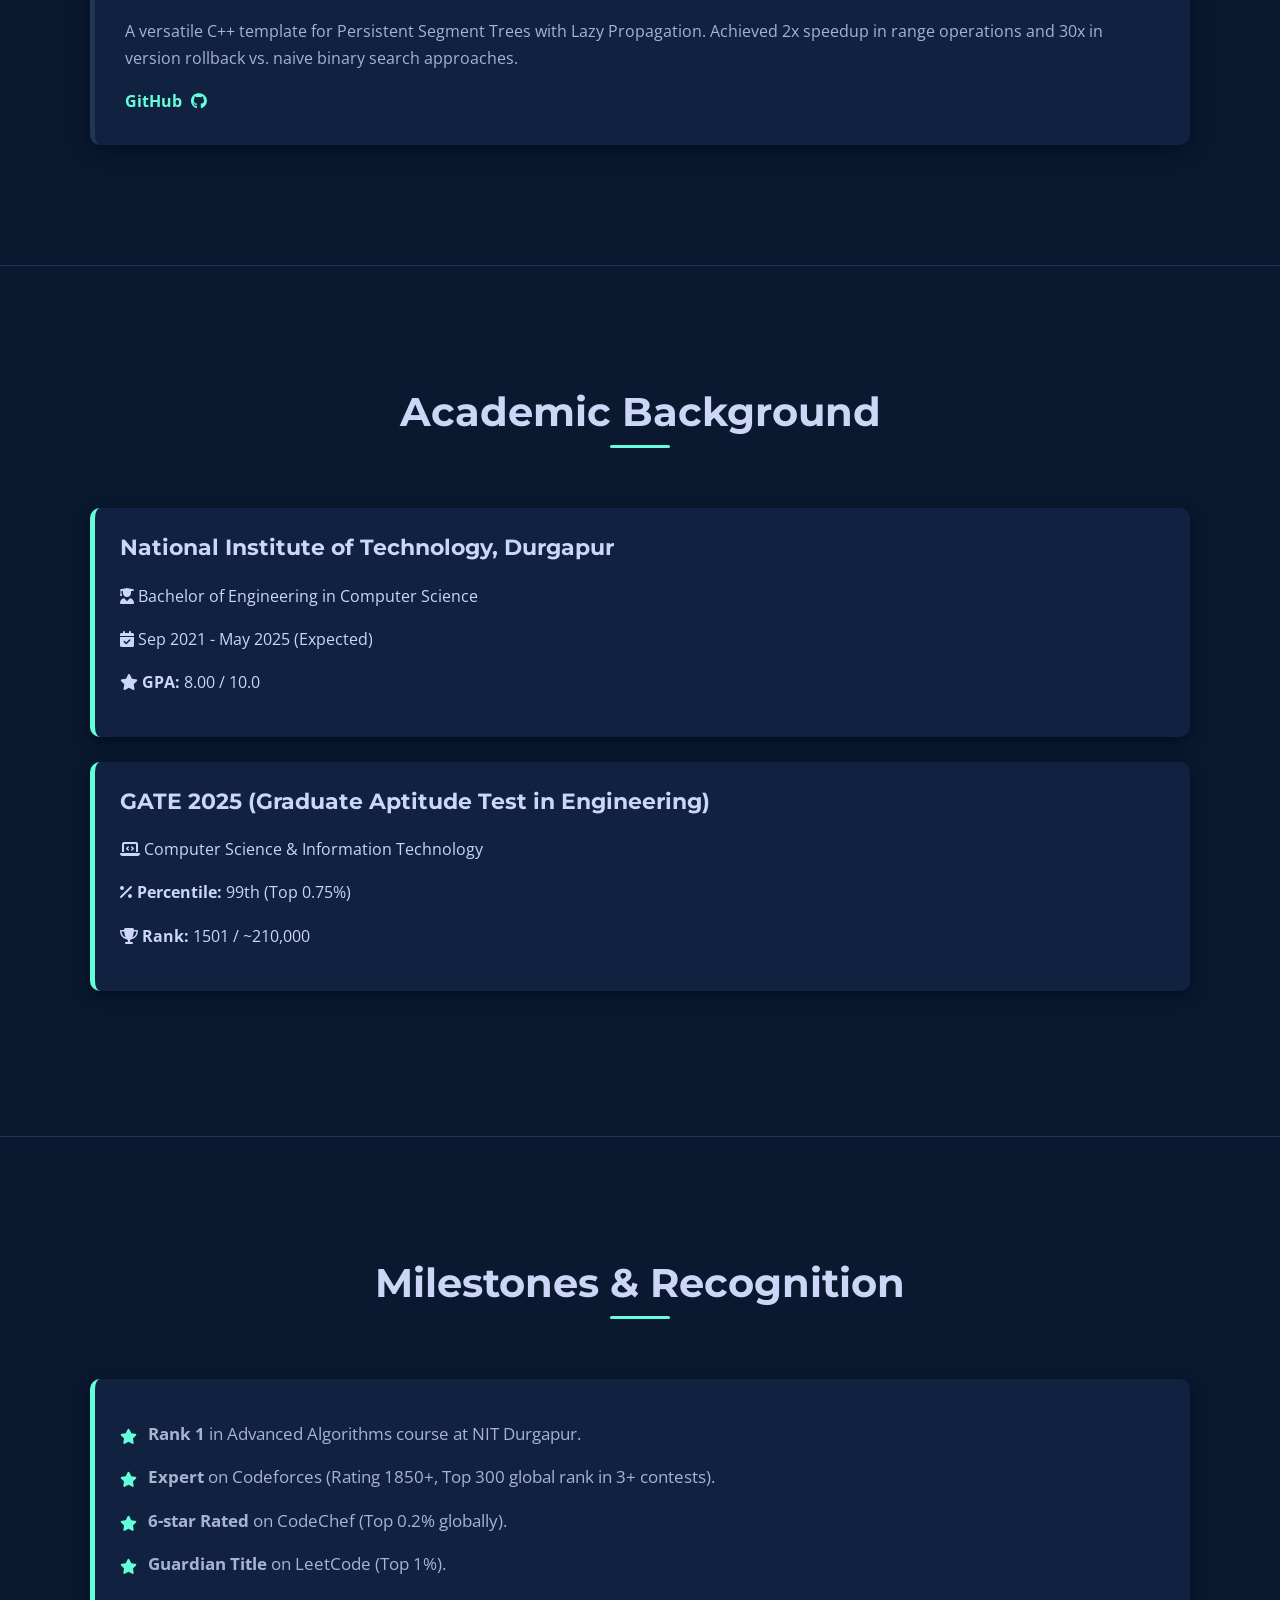
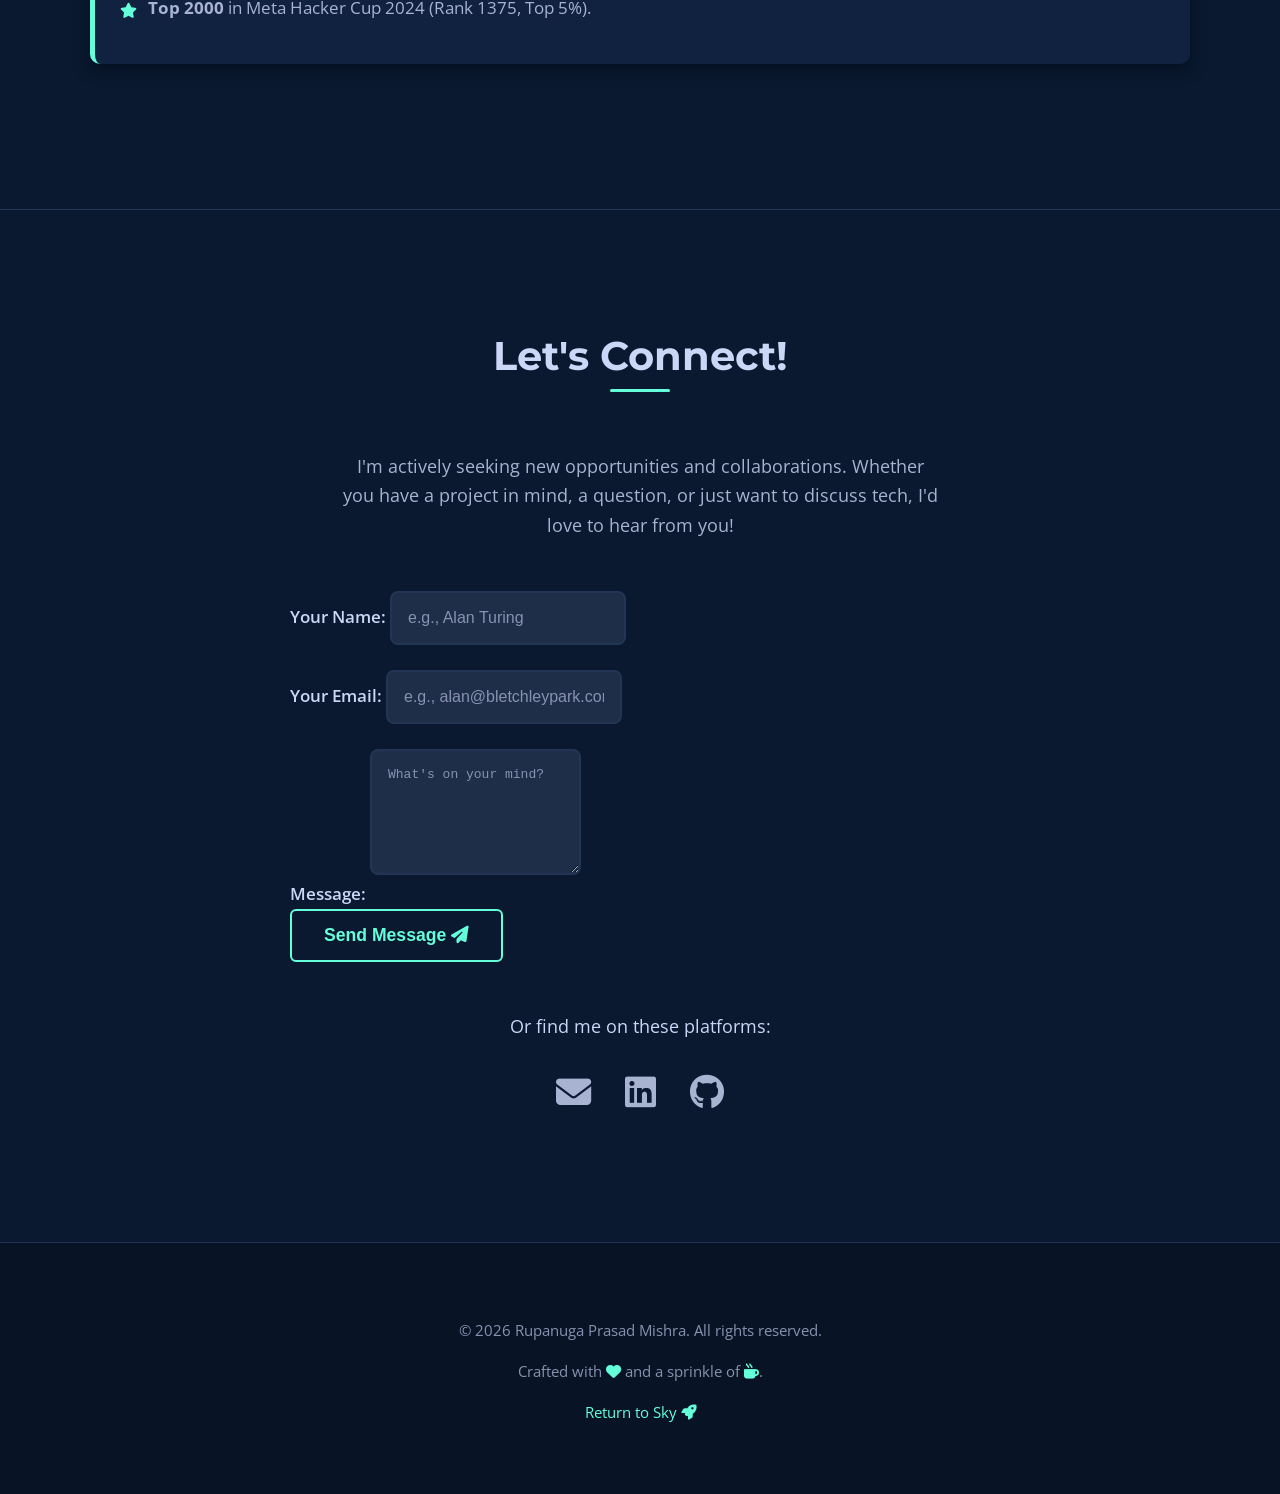
==== commit a38f5ce3: "update to main" ====
--- a/index.html
+++ b/index.html
@@ -3,159 +3,922 @@
 <head>
     <meta charset="UTF-8">
     <meta name="viewport" content="width=device-width, initial-scale=1.0">
-    <title>Rupanuga Prasad Mishra</title>
-    <link rel="stylesheet" href="styles.css">
+    <title>Rupanuga Prasad Mishra - Portfolio</title>
+    <link href="https://fonts.googleapis.com/css2?family=Montserrat:wght@700;900&family=Open+Sans:wght@400;600&display=swap" rel="stylesheet">
+    <link href="https://unpkg.com/aos@2.3.1/dist/aos.css" rel="stylesheet">
+    <link rel="stylesheet" href="https://cdnjs.cloudflare.com/ajax/libs/font-awesome/6.5.1/css/all.min.css" integrity="sha512-DTOQO9RWCH3ppGqcWaEA1BIZOC6xxalwEsw9c2QQeAIftl+Vegovlnee1c9QX4TctnWMn13TZye+giMm8e2LwA==" crossorigin="anonymous" referrerpolicy="no-referrer" />
+    <style>
+        :root {
+            --primary-color: #0A192F;
+            --secondary-color: #64FFDA; /* Bright Teal */
+            --secondary-color-darker: #52d1bc; /* For hover states */
+            --secondary-color-rgb: 100, 255, 218;
+            --text-light: #CCD6F6; /* Main text on dark bg */
+            --text-medium: #a8b2d1; /* Slightly dimmer text */
+            --text-dark: #8892b0;   /* Dimmest text */
+            --card-bg: #112240;
+            --card-bg-light-transparent: rgba(17, 34, 64, 0.8);
+            --border-color: #233554;
+            --shadow-color: rgba(2, 12, 27, 0.7);
+            --gradient-angle: 120deg;
+            --gradient-start: #64FFDA;
+            --gradient-end: #7879F1;
+        }
+
+        ::selection {
+            background-color: var(--secondary-color);
+            color: var(--primary-color);
+        }
+
+        body {
+            margin: 0;
+            font-family: 'Open Sans', sans-serif;
+            background-color: var(--primary-color);
+            color: var(--text-light);
+            line-height: 1.7;
+            overflow-x: hidden;
+            -webkit-font-smoothing: antialiased;
+            -moz-osx-font-smoothing: grayscale;
+        }
+
+        #network-canvas {
+            position: fixed;
+            top: 0;
+            left: 0;
+            width: 100vw;
+            height: 100vh;
+            z-index: -1;
+            pointer-events: none;
+        }
+
+        .container {
+            width: 90%;
+            max-width: 1100px;
+            margin: 0 auto;
+            padding: 20px 0;
+        }
+
+        section {
+            padding: 100px 0;
+            border-bottom: 1px solid var(--border-color);
+            position: relative;
+            z-index: 1;
+        }
+        section:last-child, #hero {
+            border-bottom: none;
+        }
+        #hero {
+            position: relative;
+            z-index: 1;
+        }
+
+        h1, h2, h3, h4 {
+            font-family: 'Montserrat', sans-serif;
+            color: var(--text-light);
+            margin-top: 0;
+            margin-bottom: 20px;
+            line-height: 1.3;
+        }
+        section > .container > h2 {
+            color: var(--text-light);
+            text-align: center;
+            margin-bottom: 60px;
+            font-size: clamp(2em, 5vw, 2.5em);
+            font-weight: 700;
+            position: relative;
+            padding-bottom: 10px;
+        }
+        section > .container > h2::after {
+            content: '';
+            position: absolute;
+            left: 50%;
+            transform: translateX(-50%);
+            bottom: 0;
+            width: 60px;
+            height: 3px;
+            background: var(--secondary-color);
+            border-radius: 2px;
+        }
+
+        h1 { font-size: clamp(2.5em, 6vw, 3.5em); }
+        h3 { font-size: clamp(1.3em, 4vw, 1.6em); color: var(--text-light); }
+
+        nav {
+            background-color: rgba(10, 25, 47, 0.8);
+            backdrop-filter: blur(12px);
+            padding: 12px 0;
+            position: fixed;
+            width: 100%;
+            top: 0;
+            left: 0;
+            z-index: 1000;
+            box-shadow: 0 2px 15px var(--shadow-color);
+            transition: top 0.3s ease-in-out;
+        }
+        nav .container { display: flex; justify-content: space-between; align-items: center; padding: 0 5%; }
+        nav .logo { font-size: 1.6em; font-weight: 900; color: var(--secondary-color); text-decoration: none; letter-spacing: -1px; }
+        nav ul { list-style: none; padding: 0; margin: 0; display: flex; }
+        nav ul li { margin-left: 30px; }
+        nav ul li a {
+            text-decoration: none; color: var(--text-light); transition: color 0.3s ease;
+            padding: 8px 4px; position: relative; font-weight: 600;
+        }
+        nav ul li a::after {
+            content: ''; position: absolute; width: 0; height: 2px;
+            bottom: 0; left: 0; background-color: var(--secondary-color);
+            transition: width 0.3s ease;
+        }
+        nav ul li a:hover::after, nav ul li a.active::after { width: 100%; }
+        nav ul li a:hover, nav ul li a.active { color: var(--secondary-color); }
+        .menu-toggle { display: none; font-size: 1.8em; cursor: pointer; color: var(--secondary-color); }
+
+        #hero {
+            min-height: 100vh; display: flex; flex-direction: column;
+            justify-content: center; align-items: flex-start;
+            padding-top: 120px; padding-bottom: 60px;
+        }
+        .hero-intro { max-width: 700px; margin-bottom: 40px; }
+        .hero-intro .greeting {
+            font-size: clamp(1.1em, 3vw, 1.3em); color: var(--secondary-color);
+            margin-bottom: 5px; font-weight: normal; letter-spacing: 1px;
+        }
+        .hero-intro .name {
+            font-size: clamp(2.8em, 7vw, 4.5em); margin-top: 0; margin-bottom: 10px;
+            font-weight: 900;
+            background: linear-gradient(var(--gradient-angle), var(--gradient-start), var(--gradient-end));
+            -webkit-background-clip: text; -webkit-text-fill-color: transparent;
+            animation: gradientTextAnimation 5s ease infinite alternate;
+        }
+        @keyframes gradientTextAnimation {
+            0% { background-position: 0% 50%; } 100% { background-position: 100% 50%; }
+        }
+        .hero-intro .tagline-main {
+            font-family: 'Montserrat'; color: var(--text-medium); font-weight: 700;
+            font-size: clamp(1.5em, 4vw, 2.2em); margin-top: 5px; margin-bottom: 25px;
+        }
+        .hero-intro .tagline-secondary {
+            font-size: clamp(1.1em, 3vw, 1.4em); max-width: 600px;
+            margin-bottom: 30px; color: var(--text-medium); font-weight: 400;
+        }
+        .hero-intro .social-links { margin-bottom: 30px; display: flex; gap: 25px; }
+        .hero-intro .social-links a {
+            color: var(--text-medium); font-size: 1.2em; text-decoration: none;
+            transition: color 0.3s ease, transform 0.3s ease;
+            display: inline-flex; align-items: center; gap: 8px;
+        }
+        .hero-intro .social-links a i { font-size: 1.8em; }
+        .hero-intro .social-links a:hover { color: var(--secondary-color); transform: translateY(-3px); }
+
+        /* UPDATED CP SHOWCASE STYLES */
+        .hero-cp-showcase {
+            width: 100%;
+            margin-top: 30px;
+        }
+        .hero-cp-showcase h3 {
+            font-size: clamp(1.3em, 4vw, 1.6em);
+            color: var(--text-light);
+            margin-bottom: 30px;
+            text-align: left;
+            font-weight: 700;
+        }
+        .competitive-links-container {
+            display: flex;
+            flex-wrap: wrap;
+            justify-content: flex-start;
+            gap: 30px;
+        }
+        .cp-link-card {
+            background-color: var(--card-bg);
+            color: var(--text-light);
+            padding: 0;
+            border-radius: 10px;
+            text-decoration: none;
+            display: flex;
+            flex-direction: column;
+            align-items: stretch;
+            text-align: center;
+            width: 280px;
+            min-height: 350px;
+            box-shadow: 0 8px 25px rgba(var(--shadow-color), 0.5);
+            transition: transform 0.3s ease, box-shadow 0.3s ease, border-color 0.3s ease;
+            position: relative;
+            overflow: hidden;
+            border: 2px solid transparent;
+        }
+        .cp-link-card:hover {
+            transform: translateY(-12px);
+            box-shadow: 0 12px 35px rgba(var(--secondary-color-rgb), 0.25);
+            border-color: var(--secondary-color);
+        }
+        .cp-image-container {
+            width: 100%;
+            height: 180px;
+            overflow: hidden;
+            border-top-left-radius: 8px;
+            border-top-right-radius: 8px;
+            margin-bottom: 15px;
+        }
+        .cp-profile-image { /* Renamed from cp-logo */
+            width: 100%;
+            height: 100%;
+            object-fit: cover;
+            display: block;
+            transition: transform 0.4s cubic-bezier(0.25, 0.46, 0.45, 0.94);
+        }
+        .cp-link-card:hover .cp-profile-image {
+            transform: scale(1.15);
+        }
+        .cp-card-content {
+            padding: 0 20px 20px 20px;
+            display: flex;
+            flex-direction: column;
+            align-items: center;
+            flex-grow: 1;
+        }
+        .cp-platform-name {
+            font-size: 1.3em;
+            font-weight: 700;
+            color: var(--secondary-color);
+            margin-bottom: 8px;
+        }
+        .cp-username {
+            font-size: 0.95em;
+            color: var(--text-dark);
+            margin-bottom: auto;
+            padding-bottom: 10px;
+        }
+        .cp-hover-text {
+            position: absolute;
+            bottom: 0;
+            left: 0;
+            width: 100%;
+            background: linear-gradient(transparent, rgba(var(--secondary-color-rgb), 0.85) 60%);
+            color: var(--primary-color);
+            text-align: center;
+            padding: 12px 0 10px 0;
+            transform: translateY(100%);
+            transition: transform 0.35s ease-in-out;
+            font-weight: 600;
+            font-size: 1em;
+            border-bottom-left-radius: 8px;
+            border-bottom-right-radius: 8px;
+        }
+        .cp-link-card:hover .cp-hover-text {
+            transform: translateY(0%);
+        }
+        .cp-hover-text i {
+            margin-left: 6px;
+            transition: transform 0.3s ease;
+        }
+        .cp-link-card:hover .cp-hover-text i {
+            transform: translateX(5px);
+        }
+        /* END OF UPDATED CP SHOWCASE STYLES */
+
+        .cta-button-container { margin-top: 40px; width: 100%; }
+        .cta-button {
+            background-color: transparent; color: var(--secondary-color); padding: 14px 32px;
+            text-decoration: none; border-radius: 6px; font-weight: bold;
+            transition: background-color 0.3s ease, color 0.3s ease, transform 0.2s ease;
+            border: 2px solid var(--secondary-color); display: inline-block; font-size: 1.05em;
+        }
+        .cta-button:hover {
+            background-color: var(--secondary-color); color: var(--primary-color);
+            transform: translateY(-3px); box-shadow: 0 4px 15px rgba(var(--secondary-color-rgb), 0.3);
+        }
+
+        #about .container { display: flex; flex-wrap: wrap; align-items: center; gap: 50px; }
+        #about .about-text { flex: 2; min-width: 300px; }
+        #about .about-image-container { flex: 1; min-width: 280px; text-align: center; position: relative; }
+        #about .about-image {
+            max-width: 300px; width: 100%; border-radius: 10px;
+            border: 4px solid var(--card-bg); box-shadow: 0 10px 30px var(--shadow-color);
+            position: relative; z-index: 1; transition: transform 0.3s ease;
+        }
+        #about .about-image-container:hover .about-image { transform: scale(1.03); }
+        #about .about-image-bg-accent {
+            position: absolute; width: 90%; height: 90%; top: 50%; left: 50%;
+            transform: translate(-45%, -45%) rotate(-5deg);
+            background: linear-gradient(var(--gradient-angle), var(--gradient-start), var(--gradient-end));
+            border-radius: 10px; z-index: 0; opacity: 0.6;
+            transition: transform 0.4s ease, opacity 0.4s ease;
+        }
+        #about .about-image-container:hover .about-image-bg-accent {
+            transform: translate(-50%, -50%) rotate(0deg) scale(1.05); opacity: 0.8;
+        }
+        #about p { font-size: 1.1em; margin-bottom: 18px; color: var(--text-medium); }
+
+        .skills-grid { display: grid; grid-template-columns: repeat(auto-fit, minmax(300px, 1fr)); gap: 30px; }
+        .skill-category {
+            background-color: var(--card-bg); padding: 30px; border-radius: 10px;
+            box-shadow: 0 5px 20px var(--shadow-color); border-left: 5px solid var(--secondary-color);
+            transition: transform 0.3s ease, box-shadow 0.3s ease;
+        }
+        .skill-category:hover { transform: translateY(-5px); box-shadow: 0 8px 25px var(--shadow-color); }
+        .skill-category h3 { color: var(--secondary-color); margin-top: 0; margin-bottom: 20px; font-size: 1.4em; }
+        .skill-category ul { list-style: none; padding: 0; }
+        .skill-category ul li {
+            margin-bottom: 12px; padding-left: 25px; position: relative; color: var(--text-medium);
+            font-size: 1.05em;
+        }
+        .skill-category ul li::before {
+            content: "\f105"; font-family: "Font Awesome 6 Free"; font-weight: 900;
+            position: absolute; left: 0; color: var(--secondary-color); font-size: 0.9em; top: 3px;
+        }
+
+        .timeline, .project-grid { display: flex; flex-direction: column; gap: 35px; }
+        .timeline-item, .project-card {
+            background-color: var(--card-bg); padding: 30px; border-radius: 10px;
+            box-shadow: 0 5px 20px var(--shadow-color);
+            transition: transform 0.3s ease, box-shadow 0.3s ease, border-left-color 0.3s ease;
+            border-left: 5px solid var(--border-color);
+        }
+        .timeline-item:hover, .project-card:hover {
+            transform: translateY(-8px); box-shadow: 0 10px 30px rgba(var(--secondary-color-rgb), 0.15);
+            border-left-color: var(--secondary-color);
+        }
+        .timeline-item h3, .project-card h3 { margin-top: 0; color: var(--text-light); font-size: 1.5em; }
+        .timeline-item .company, .project-card .tech-stack strong { color: var(--secondary-color); font-weight: bold; }
+        .timeline-item .date, .project-card .tech-stack { color: var(--text-dark); margin-bottom: 15px; font-size: 0.95em; }
+        .timeline-item ul { padding-left: 20px; color: var(--text-medium); }
+        .timeline-item ul li { margin-bottom: 10px; }
+        .project-card p { color: var(--text-medium); }
+        .project-card .project-links a {
+            color: var(--secondary-color); text-decoration: none; margin-right: 20px; font-weight: bold;
+            transition: color 0.3s ease;
+        }
+        .project-card .project-links a:hover { color: var(--secondary-color-darker); text-decoration: underline; }
+        .project-card .project-links a i { margin-left: 5px; }
+
+        .education-item, .achievement-item-wrapper {
+            margin-bottom: 25px; padding: 25px; background-color: var(--card-bg);
+            border-radius: 10px; border-left: 5px solid var(--secondary-color);
+            box-shadow: 0 5px 15px var(--shadow-color);
+        }
+        .education-item h3, #achievements .achievement-item-wrapper h3 { margin-top: 0; color: var(--text-light); font-size: 1.4em; }
+        #achievements ul { list-style: none; padding: 0; }
+        #achievements li {
+            padding-left: 28px; position: relative; margin-bottom: 15px; font-size: 1.05em; color: var(--text-medium);
+        }
+        #achievements li::before {
+            content: "\f005"; font-family: "Font Awesome 6 Free"; font-weight: 900;
+            position: absolute; left: 0; color: var(--secondary-color); font-size: 0.9em; top: 4px;
+        }
+
+        #contact form { display: flex; flex-direction: column; max-width: 700px; margin: 0 auto; }
+        #contact label { margin-bottom: 10px; color: var(--text-light); font-weight: 600; font-size: 1.05em; }
+        #contact input, #contact textarea {
+            margin-bottom: 25px; padding: 16px; border-radius: 8px;
+            border: 2px solid var(--border-color);
+            background-color: #1E2D48; color: var(--text-light); font-size: 1em;
+            transition: border-color 0.3s ease, box-shadow 0.3s ease;
+        }
+        #contact input:focus, #contact textarea:focus {
+            outline: none; border-color: var(--secondary-color);
+            box-shadow: 0 0 0 3px rgba(var(--secondary-color-rgb), 0.2);
+        }
+        #contact input::placeholder, #contact textarea::placeholder { color: var(--text-dark); }
+        #contact button {
+            background-color: transparent; color: var(--secondary-color); padding: 14px 32px;
+            border: 2px solid var(--secondary-color); border-radius: 6px; cursor: pointer;
+            font-weight: bold; transition: background-color 0.3s ease, color 0.3s ease, transform 0.2s ease;
+            font-size: 1.1em; align-self: flex-start;
+        }
+        #contact button:hover {
+            background-color: var(--secondary-color); color: var(--primary-color);
+            transform: translateY(-3px); box-shadow: 0 4px 15px rgba(var(--secondary-color-rgb), 0.3);
+        }
+        .contact-intro-text { text-align: center; max-width: 600px; margin: 0 auto 50px auto; color: var(--text-medium); font-size: 1.1em; }
+        .contact-links { text-align: center; margin-top: 50px; }
+        .contact-links p { margin-bottom: 20px; font-size: 1.1em; color: var(--text-light); }
+        .contact-links a {
+            color: var(--text-medium); margin: 0 15px; font-size: 2.2em;
+            transition: color 0.3s ease, transform 0.3s ease;
+        }
+        .contact-links a:hover { color: var(--secondary-color); transform: scale(1.15) translateY(-2px); }
+
+        footer {
+            text-align: center; padding: 40px 0; background-color: #081425;
+            color: var(--text-dark); font-size: 0.95em;
+            position: relative; z-index: 1;
+        }
+        footer a { color: var(--secondary-color); text-decoration: none; transition: color 0.3s ease; }
+        footer a:hover { color: var(--secondary-color-darker); text-decoration: underline; }
+        footer p { margin-bottom: 8px; }
+
+        @media (max-width: 992px) {
+            .hero-cp-showcase h3 { text-align: center; }
+            .competitive-links-container { justify-content: center; }
+            .cp-link-card { width: 260px; min-height: 330px; } /* Adjust for new card design */
+            .cp-image-container { height: 160px; }
+        }
+        @media (max-width: 768px) {
+            nav ul { display: none; flex-direction: column; width: 100%; text-align: center; background-color: var(--primary-color); position: absolute; top: calc(100% - 1px); left: 0; padding: 15px 0; box-shadow: 0 5px 10px var(--shadow-color); }
+            nav ul.active { display: flex; }
+            nav ul li { margin: 15px 0; }
+            .menu-toggle { display: block; }
+            #hero { align-items: center; text-align: center; }
+            .hero-intro { text-align: center; }
+            .hero-intro .social-links { justify-content: center; }
+            .hero-cp-showcase h3 { text-align: center; }
+            .competitive-links-container { justify-content: center; }
+            .cta-button-container { text-align: center; }
+            #contact button { align-self: center; }
+            .skills-grid { grid-template-columns: 1fr; }
+            #about .container { flex-direction: column; }
+            #about .about-image-container { order: -1; margin-bottom: 30px; }
+        }
+        @media (max-width: 600px) { /* Further adjustments for CP cards on small screens */
+            .competitive-links-container { flex-direction: column; align-items: center; }
+            .cp-link-card { width: 90%; max-width: 320px; min-height: auto; }
+            .cp-image-container { height: 180px; }
+            nav .logo { font-size: 1.4em; }
+            .menu-toggle { font-size: 1.7em; }
+            section > .container > h2 { font-size: 1.8em; }
+        }
+    </style>
 </head>
-<script src="scripts.js"></script>
 <body>
-    <header id="about">
-        <h1>Rupanuga Prasad Mishra</h1>
-        <p>Bachelor of Engineering, Computer Science, NIT Durgapur</p>
-    </header>
-    <div id="navbar">
-  		<a class="active" href="#about">About</a>
-		<a href="#education">Education</a>
-		<a href="#achievements">Achievements</a>
-		<a href="#dsaprofile">DSA and Competitive Programming</a>
-            <a href="#projects">Projects</a>
-            <a href="#skills">Skills</a>
-  		<a href="#contact">Contact</a>
-    </div>
-    <section id="education">
-        <h2>Education</h2>
-        <p>National Institute of Technology, Durgapur, India</p>
-        <p>Computer Science and Engineering (CSE) (Sep 2021 - May 2025)</p>
-        <p>Courses:<br>Linear Algebra, Probability and Statistics, Object Oriented Programming, Software Engineering, Database Management System, Operating Systems, Design and Analysis of Algorithms, Foundations of Data Science, Embedded Systems, Computer Architecture, Advanced Algorithms, Optimization Techniques</p>
+    <canvas id="network-canvas"></canvas>
+
+    <nav id="navbar">
+        <div class="container">
+            <a href="#hero" class="logo">RPM</a>
+            <div class="menu-toggle" id="mobile-menu">
+                <i class="fas fa-bars"></i>
+            </div>
+            <ul class="nav-links" id="nav-links">
+                <li><a href="#hero" class="active">Home</a></li>
+                <li><a href="#about">About</a></li>
+                <li><a href="#skills">Skills</a></li>
+                <li><a href="#experience">Experience</a></li>
+                <li><a href="#projects">Projects</a></li>
+                <li><a href="#education">Education</a></li>
+                <li><a href="#achievements">Achievements</a></li>
+                <li><a href="#contact">Contact</a></li>
+            </ul>
+        </div>
+    </nav>
+
+    <section id="hero">
+        <div class="container">
+            <div class="hero-intro">
+                <p class="greeting" data-aos="fade-down" data-aos-delay="100">Hi, my name is</p>
+                <h1 class="name" data-aos="fade-down" data-aos-delay="200">Rupanuga Prasad Mishra.</h1>
+                <h2 class="tagline-main" data-aos="fade-up" data-aos-delay="300">I build things for the web & beyond.</h2>
+                <p class="tagline-secondary" data-aos="fade-up" data-aos-delay="400">
+                    I'm a software engineer specializing in creating efficient, scalable solutions and intuitive user experiences. Currently focused on machine learning and full-stack development.
+                </p>
+                <div class="social-links" data-aos="fade-up" data-aos-delay="500">
+                    <a href="https://www.linkedin.com/in/rupanuga-mishra/" target="_blank" title="LinkedIn"><i class="fab fa-linkedin"></i> LinkedIn</a>
+                    <a href="https://github.com/RupanugaPM" target="_blank" title="GitHub"><i class="fab fa-github"></i> GitHub</a>
+                </div>
+            </div>
+
+            <!-- UPDATED HTML FOR CP CARDS -->
+            <div class="hero-cp-showcase" data-aos="fade-up" data-aos-delay="600">
+                <h3>My Competitive Programming Footprint:</h3>
+                <div class="competitive-links-container">
+                    <div class="cp-card-wrapper" data-aos="zoom-in-up" data-aos-delay="700">
+                        <a href="https://codeforces.com/profile/rupanugam" target="_blank" class="cp-link-card">
+                            <div class="cp-image-container">
+                                <img src="cf-logo.png" alt="Codeforces Profile Screenshot" class="cp-profile-image"> <!-- REPLACE -->
+                            </div>
+                            <div class="cp-card-content">
+                                <span class="cp-platform-name">Codeforces</span>
+                                <span class="cp-username">rupanugam</span>
+                            </div>
+                            <span class="cp-hover-text">View Profile <i class="fas fa-arrow-right"></i></span>
+                        </a>
+                    </div>
+                    <div class="cp-card-wrapper" data-aos="zoom-in-up" data-aos-delay="800">
+                        <a href="https://www.codechef.com/users/mrpformrp" target="_blank" class="cp-link-card">
+                            <div class="cp-image-container">
+                                <img src="cc-logo.png" alt="CodeChef Profile Screenshot" class="cp-profile-image"> <!-- REPLACE -->
+                            </div>
+                            <div class="cp-card-content">
+                                <span class="cp-platform-name">CodeChef</span>
+                                <span class="cp-username">mrpformrp</span>
+                            </div>
+                            <span class="cp-hover-text">View Profile <i class="fas fa-arrow-right"></i></span>
+                        </a>
+                    </div>
+                    <div class="cp-card-wrapper" data-aos="zoom-in-up" data-aos-delay="900">
+                        <a href="https://leetcode.com/Rupanuga/" target="_blank" class="cp-link-card">
+                            <div class="cp-image-container">
+                                <img src="lc-logo.png" alt="LeetCode Profile Screenshot" class="cp-profile-image"> <!-- REPLACE -->
+                            </div>
+                            <div class="cp-card-content">
+                                <span class="cp-platform-name">LeetCode</span>
+                                <span class="cp-username">Rupanuga</span>
+                            </div>
+                            <span class="cp-hover-text">View Profile <i class="fas fa-arrow-right"></i></span>
+                        </a>
+                    </div>
+                </div>
+            </div>
+            <!-- END OF UPDATED HTML FOR CP CARDS -->
+
+            <div class="cta-button-container" data-aos="fade-up" data-aos-delay="1000">
+                <a href="#projects" class="cta-button">Check Out My Work!</a>
+            </div>
+        </div>
     </section>
+
+    <section id="about">
+        <div class="container">
+            <h2 data-aos="fade-in">About Me</h2>
+            <div style="display: flex; flex-wrap: wrap; align-items: flex-start; gap: 50px;">
+                <div class="about-text" data-aos="fade-right" data-aos-delay="200">
+                    <p>
+                        Hello! I'm Rupanuga, a passionate software engineer based out of NIT Durgapur, expecting to graduate in May 2025 with a B.Eng. in Computer Science (GPA: 8.00). My core drive is to craft elegant and efficient solutions to complex challenges, whether it's architecting robust software or diving deep into algorithmic problem-solving.
+                    </p>
+                    <p>
+                        My journey into tech has been marked by a strong affinity for competitive programming, where I've achieved milestones like becoming an Expert on Codeforces, 6-star on CodeChef, and Guardian on LeetCode. This pursuit has significantly sharpened my analytical abilities and proficiency in data structures and algorithms. My 99th percentile in GATE 2025 (Rank 1501) further attests to my grasp of fundamental CS concepts.
+                    </p>
+                    <p>
+                        Currently, I'm channeling these skills into real-world applications through impactful internships. At Cisco Systems (Jan '25 - Jun '25), I'm working with Machine Learning for anomaly detection. Previously, at HackerEarth (Jun '24 - Dec '24), I was deeply involved in creating DSA problems and developing high-performance test case generators. I'm always on the lookout for opportunities to learn, collaborate, and contribute to innovative projects.
+                    </p>
+                </div>
+                <div class="about-image-container" data-aos="fade-left" data-aos-delay="300">
+                    <div class="about-image-bg-accent"></div>
+                    <img src="profile.jpg" alt="Rupanuga Prasad Mishra" class="about-image"> <!-- REPLACE -->
+                </div>
+            </div>
+        </div>
+    </section>
+
+    <section id="skills">
+        <div class="container">
+            <h2 data-aos="fade-in">My Skill Arsenal</h2>
+            <div class="skills-grid">
+                <div class="skill-category" data-aos="fade-up" data-aos-delay="100">
+                    <h3>Languages & Databases</h3>
+                    <ul>
+                        <li>C, C++ (Proficient)</li>
+                        <li>Python (Django, NumPy, Pandas)</li>
+                        <li>JavaScript (ES6+, React Basics)</li>
+                        <li>SQL (PostgreSQL, MySQL)</li>
+                        <li>HTML5, CSS3 (Sass/SCSS)</li>
+                        <li>NoSQL (MongoDB, Cassandra Basics)</li>
+                        <li>Java, Golang (Familiar)</li>
+                    </ul>
+                </div>
+                <div class="skill-category" data-aos="fade-up" data-aos-delay="200">
+                    <h3>Concepts & Paradigms</h3>
+                    <ul>
+                        <li>Advanced Data Structures & Algorithms</li>
+                        <li>Object-Oriented Programming (OOP)</li>
+                        <li>Distributed Systems Concepts</li>
+                        <li>Machine Learning Fundamentals</li>
+                        <li>RESTful API Design & Development</li>
+                        <li>Agile Methodologies</li>
+                        <li>Computer Networks & Security Basics</li>
+                    </ul>
+                </div>
+                <div class="skill-category" data-aos="fade-up" data-aos-delay="300">
+                    <h3>Tools & Technologies</h3>
+                    <ul>
+                        <li>Git, GitHub, GitLab</li>
+                        <li>Linux Environment & Shell Scripting</li>
+                        <li>Docker Basics</li>
+                        <li>Spring Boot, Spring Data</li>
+                        <li>Elasticsearch</li>
+                        <li>Snowflake</li>
+                        <li>AWS (S3, EC2 Basics)</li>
+                        <li>Pygame, Socket Programming</li>
+                    </ul>
+                </div>
+            </div>
+        </div>
+    </section>
+
+    <section id="experience">
+        <div class="container">
+            <h2 data-aos="fade-in">Career Journey</h2>
+            <div class="timeline">
+                <div class="timeline-item" data-aos="fade-up" data-aos-delay="100">
+                    <h3>Software Engineer Intern @ <span class="company">Cisco Systems, Inc</span></h3>
+                    <p class="date"><i class="fas fa-calendar-alt"></i> Jan 2025 - Jun 2025 (Expected)</p>
+                    <ul>
+                        <li>Developing ML models for anomaly detection in Snowflake DBs; >90% accuracy on production data.</li>
+                        <li>Improving test coverage (70% to 90%) and optimizing key codebases.</li>
+                        <li>Working with microservices: Elasticsearch & Cassandra integration using Spring Boot/Data.</li>
+                    </ul>
+                </div>
+                <div class="timeline-item" data-aos="fade-up" data-aos-delay="200">
+                    <h3>Software Engineer Intern @ <span class="company">HackerEarth Inc</span></h3>
+                    <p class="date"><i class="fas fa-calendar-alt"></i> June 2024 - Dec 2024</p>
+                    <ul>
+                        <li>Created 60+ high-quality DSA problems for online assessments.</li>
+                        <li>Reviewed and corrected 150+ problem suites (C++, Python, Java, Golang).</li>
+                        <li>Built an efficient test case generator (10M lines/sec).</li>
+                        <li>Conducted 30+ technical interviews for intern roles.</li>
+                    </ul>
+                </div>
+            </div>
+        </div>
+    </section>
+
+    <section id="projects">
+        <div class="container">
+            <h2 data-aos="fade-in">Noteworthy Projects</h2>
+            <div class="project-grid">
+                <div class="project-card" data-aos="fade-up" data-aos-delay="100">
+                    <h3>Flight Navigation Optimization & Risk Mitigation</h3>
+                    <p class="tech-stack"><strong>Tech:</strong> Python, Django, JavaScript, Dijkstra Algorithm, PostgreSQL</p>
+                    <p>Full-stack solution for Aerothon 6.0. Modeled dynamic weather/traffic, calculated optimal flight routes using Dijkstra on a time-varying graph. Django back-end, interactive JS front-end.</p>
+                    <div class="project-links">
+                        <a href="#" target="_blank" title="View on GitHub">GitHub <i class="fab fa-github"></i></a>
+                    </div>
+                </div>
+                <div class="project-card" data-aos="fade-up" data-aos-delay="200">
+                    <h3>Generalized Persistent Lazy Segment Tree</h3>
+                    <p class="tech-stack"><strong>Tech:</strong> C++, OOP, Advanced Data Structures</p>
+                    <p>A versatile C++ template for Persistent Segment Trees with Lazy Propagation. Achieved 2x speedup in range operations and 30x in version rollback vs. naive binary search approaches.</p>
+                    <div class="project-links">
+                        <a href="#" target="_blank" title="View on GitHub">GitHub <i class="fab fa-github"></i></a>
+                    </div>
+                </div>
+            </div>
+        </div>
+    </section>
+
+     <section id="education">
+        <div class="container">
+            <h2 data-aos="fade-in">Academic Background</h2>
+            <div class="education-item" data-aos="fade-up" data-aos-delay="100">
+                <h3>National Institute of Technology, Durgapur</h3>
+                <p><i class="fas fa-user-graduate"></i> Bachelor of Engineering in Computer Science</p>
+                <p><i class="fas fa-calendar-check"></i> Sep 2021 - May 2025 (Expected)</p>
+                <p><strong><i class="fas fa-star"></i> GPA:</strong> 8.00 / 10.0</p>
+            </div>
+             <div class="education-item" data-aos="fade-up" data-aos-delay="200">
+                <h3>GATE 2025 (Graduate Aptitude Test in Engineering)</h3>
+                <p><i class="fas fa-laptop-code"></i> Computer Science & Information Technology</p>
+                <p><strong><i class="fas fa-percentage"></i> Percentile:</strong> 99th (Top 0.75%)</p>
+                <p><strong><i class="fas fa-trophy"></i> Rank:</strong> 1501 / ~210,000</p>
+            </div>
+        </div>
+    </section>
+
     <section id="achievements">
-        <h2>Achievements</h2>
-        <p>Only Person in the batch to get EX grade in advanced DSA course in NIT DGP (Rank 1) 3rd Year</p>
-        <p>Qualified Gate Computer Science in 3rd Year with rank in the top 1%(99th percentile).</p>
+        <div class="container">
+            <h2 data-aos="fade-in">Milestones & Recognition</h2>
+            <div class="achievement-item-wrapper" data-aos="fade-left" data-aos-delay="100">
+                <ul>
+                    <li><strong>Rank 1</strong> in Advanced Algorithms course at NIT Durgapur.</li>
+                    <li><strong>Expert</strong> on Codeforces (Rating 1850+, Top 300 global rank in 3+ contests).</li>
+                    <li><strong>6-star Rated</strong> on CodeChef (Top 0.2% globally).</li>
+                    <li><strong>Guardian Title</strong> on LeetCode (Top 1%).</li>
+                    <li><strong>Top 2000</strong> in Meta Hacker Cup 2024 (Rank 1375, Top 5%).</li>
+                </ul>
+            </div>
+        </div>
     </section>
-    <section id="dsaprofile">
-        <h2>DSA and Competitive Programming</h2>
-        <div class="tab">
-  <button class="tablinks" onclick="opensite(event, 'Codeforces')" id="defaultOpen">Codeforces</button>
-  <button class="tablinks" onclick="opensite(event, 'Codechef')">Codechef</button>
-  <button class="tablinks" onclick="opensite(event, 'Leetcode')">Leetcode</button>
-</div>
-
-<div id="Codeforces" class="tabcontent">
-  <h3>Codeforces</h3>
-  <p>One of the first competitive programming sites.</p>
-  <p>Reached Expert being in the top 4% site wide of 600k total users.</p>
-</div>
-
-<div id="Codechef" class="tabcontent">
-  <h3>Codechef</h3>
-  <p>Every Computer Science student has heard of this site in India.</p> 
-  <p>Reached 6 Stars being in 0.2% site wide.</p>
-</div>
-
-<div id="Leetcode" class="tabcontent">
-  <h3>Leetcode</h3>
-  <p>A classic website to study dsa.</p>
-  <p>Reach the Status of Guardian. Reaching Top 1%.</p>
-</div>
+
+    <section id="contact">
+        <div class="container">
+            <h2 data-aos="fade-in">Let's Connect!</h2>
+            <p class="contact-intro-text" data-aos="fade-up" data-aos-delay="100">
+                I'm actively seeking new opportunities and collaborations. Whether you have a project in mind, a question, or just want to discuss tech, I'd love to hear from you!
+            </p>
+            <form action="https://formspree.io/f/YOUR_FORMSPREE_ID" method="POST" data-aos="fade-up" data-aos-delay="200"> <!-- REPLACE -->
+                <div>
+                    <label for="name">Your Name:</label>
+                    <input type="text" id="name" name="name" required placeholder="e.g., Alan Turing">
+                </div>
+                <div>
+                    <label for="email">Your Email:</label>
+                    <input type="email" id="email" name="email" required placeholder="e.g., alan@bletchleypark.com">
+                </div>
+                <div>
+                    <label for="message">Message:</label>
+                    <textarea id="message" name="message" rows="6" required placeholder="What's on your mind?"></textarea>
+                </div>
+                <button type="submit">Send Message <i class="fas fa-paper-plane"></i></button>
+            </form>
+            <div class="contact-links" data-aos="fade-up" data-aos-delay="300">
+                <p>Or find me on these platforms:</p>
+                <a href="mailto:mishra.rprm@gmail.com" title="Email"><i class="fas fa-envelope"></i></a>
+                <a href="https://www.linkedin.com/in/rupanuga-mishra/" target="_blank" title="LinkedIn"><i class="fab fa-linkedin"></i></a>
+                <a href="https://github.com/RupanugaPM" target="_blank" title="GitHub"><i class="fab fa-github"></i></a>
+            </div>
+        </div>
     </section>
-    <section id="projects">
-        <h2>Projects</h2>
-        <ul>
-            <li>
-                <h3>Generalized Persistent Lazy Segment Tree</h3>
-                <p><b>C++, Advanced Data Structures and Algorithms</b> | <b>Dec 2023 - Jan 2024</b> | <a href="https://github.com/RupanugaPM/Generalized-Lazy-Segment-Tree" target="_blank">GitHub</a></p>
-                <p>Created a Generalized Template for Persistent Lazy Segment Tree.</p>
-                <p>It supports various segment tree operations such as range update and range queries.</p>
-                <p>It also supports version control i.e. going back to the kth change made in the segment tree in just O(log(n)) extra space and time complexity where n is the size of array.</p>
-            </li>
-            <li>
-                <h3>Library Management System</h3>
-                <p><b>Python, SQL, MySQLConnector, CSV</b> | <b>Sep 2021 - Jan 2022</b> | <a href="https://github.com/RupanugaPM/Library-Management-System-in-Python" target="_blank">GitHub</a></p>
-                <p>A command line tool for efficiently managing books in a library setting.</p>
-                <p>Dual Access Levels with Authentication ensuring secure access.</p>
-                <p>User Previleges: Users can seamlessly query the library catalog and borrow books as needed.</p>
-                <p>Administrator Privileges: Administrators have the authority to add new books to the library inventory and remove existing ones.</p>
-            </li>
-            <li>
-                <h3>Two Player Chess Game</h3>
-                <p><b>Python, Pygame, OOPS</b> | <b>Apr 2022 - May 2022</b> | <a href="https://github.com/RupanugaPM/Chess-app" target="_blank">GitHub</a></p>
-                <p>Implemented a Two-Player Chess Application.</p>
-                <p>Incorporated support for all legal chess moves, including En-Passant.</p>
-                <p>Uses A Object Oriented Approach.</p>
-            </li>
-            <li>
-                <h3>Minimum Cost Triangulation of a Polygon</h3>
-                <p><b>Computer Graphics, Dynamic Programming, Python, Pygame</b> | <b>June 2023 - Sep 2023</b> | <a href="https://github.com/RupanugaPM/minimum-traingulation-cost-of-convex-polygon-visualization" target="_blank">GitHub</a></p>
-                <p>Calculation and visualization of the Minimum-Weight Triangulation problem.</p>
-                <p>Dynamic Programming is used to achieve optimal triangulation by determining the optimal result for the convex subsets of the polygon which would otherwise be exponential in computation.</p>
-                <p>Easy interactive visualization and interaction, allowing the addition of new vertices through mouse clicks.</p>
-            </li>
-        </ul>
-    </section>
-    <section id="skills">
-        <h2>Skills</h2>
-        <p><strong>Programming Languages:</strong> C, C++, Python, SQL, HTML, CSS, Javascript</p>
-        <p><strong>Foundational Concepts:</strong> Linear Algebra, Advanced DSA, Probability and Statistics, OOPS, DBMS</p>
-        <p><strong>Skills:</strong> Data Science, Web Development, Relational Database Management</p>
-        <p><strong>Toolkits/Libraries:</strong> Numpy, Pandas, Django, Linux, Matplotlib, Pygame, VSCode, Git</p>
-    </section>
-    <section id="contact">
-        <h2>Contact</h2>
-        <p>Email: <a href="mailto:mishra.rprm@gmail.com">mishra.rprm@gmail.com</a></p>
-        <p>Phone: (+91) 8100662700</p>
-        <p>LinkedIn: <a href="https://www.linkedin.com/in/rupanuga-p-mishra-4374b2252/" target="_blank">Rupanuga P. Mishra</a></p>
-        <p>GitHub: <a href="https://github.com/RupanugaPM" target="_blank">RupanugaPM</a></p>
-        <p>Website: <a href="https://rupanugapm.github.io/" target="_blank">rupanugapm.github.io</a></p>
-    </section>
+
     <footer>
-        <p>&copy; 2024 Rupanuga Prasad Mishra</p>
+        <div class="container">
+            <p>© <span id="currentYear"></span> Rupanuga Prasad Mishra. All rights reserved.</p>
+            <p>Crafted with <i class="fas fa-heart" style="color: var(--secondary-color);"></i> and a sprinkle of <i class="fas fa-mug-hot" style="color: var(--secondary-color);"></i>.</p>
+            <p><a href="#hero">Return to Sky <i class="fas fa-rocket"></i></a></p>
+        </div>
     </footer>
 
+    <script src="https://unpkg.com/aos@2.3.1/dist/aos.js"></script>
+    <script>
+        // AOS Initialization
+        AOS.init({
+            duration: 700,
+            once: true,
+            offset: 80,
+            delay: 50,
+        });
+
+        // Mobile Menu Logic
+        const mobileMenu = document.getElementById('mobile-menu');
+        const navLinks = document.getElementById('nav-links');
+        const navLogo = document.querySelector('nav .logo');
+
+        mobileMenu.addEventListener('click', () => {
+            navLinks.classList.toggle('active');
+            mobileMenu.querySelector('i').classList.toggle('fa-bars');
+            mobileMenu.querySelector('i').classList.toggle('fa-times');
+        });
+
+        document.querySelectorAll('#nav-links li a, nav .logo').forEach(element => {
+            element.addEventListener('click', () => {
+                if (navLinks.classList.contains('active')) {
+                    navLinks.classList.remove('active');
+                    mobileMenu.querySelector('i').classList.remove('fa-times');
+                    mobileMenu.querySelector('i').classList.add('fa-bars');
+                }
+            });
+        });
+
+        const navbar = document.getElementById('navbar');
+        const sections = document.querySelectorAll('section');
+        const navLi = document.querySelectorAll('nav .nav-links li a');
+        let lastScrollTop = 0;
+
+        window.addEventListener('scroll', () => {
+            let currentSectionId = 'hero';
+            const scrollPosition = pageYOffset + navbar.offsetHeight + 50;
+
+            sections.forEach(section => {
+                if (scrollPosition >= section.offsetTop) {
+                    currentSectionId = section.getAttribute('id');
+                }
+            });
+
+            navLi.forEach(a => {
+                a.classList.remove('active');
+                if (a.getAttribute('href').substring(1) === currentSectionId) {
+                    a.classList.add('active');
+                }
+            });
+
+            let scrollTop = window.pageYOffset || document.documentElement.scrollTop;
+            if (scrollTop > lastScrollTop && scrollTop > navbar.offsetHeight) {
+                navbar.style.top = `-${navbar.offsetHeight + 5}px`;
+            } else {
+                navbar.style.top = "0";
+            }
+            lastScrollTop = scrollTop <= 0 ? 0 : scrollTop;
+        });
+
+        document.getElementById('currentYear').textContent = new Date().getFullYear();
+
+        document.querySelectorAll('a[href^="#"]').forEach(anchor => {
+            anchor.addEventListener('click', function (e) {
+                e.preventDefault();
+                const targetId = this.getAttribute('href');
+                const targetElement = document.querySelector(targetId);
+                if (targetElement) {
+                    const navbarHeight = navbar.offsetHeight;
+                    const elementPosition = targetElement.getBoundingClientRect().top + window.pageYOffset;
+                    const offsetPosition = elementPosition - navbarHeight + 1;
+
+                    window.scrollTo({ top: offsetPosition, behavior: "smooth" });
+                    if(history.pushState) { history.pushState(null, null, targetId); }
+                    else { location.hash = targetId; }
+                }
+            });
+        });
+
+        const networkCanvas = document.getElementById('network-canvas');
+        const networkCtx = networkCanvas.getContext('2d');
+
+        networkCanvas.width = window.innerWidth;
+        networkCanvas.height = window.innerHeight;
+
+        let networkParticlesArray = [];
+        const networkMouse = {
+            x: null,
+            y: null,
+            radius: 100
+        };
+
+        const particleColor = 'rgba(100, 180, 255, 0.6)';
+        const lineColor = 'rgba(100, 180, 255, 0.15)';
+        const connectDistance = 120;
+        const particleSpeed = 0.5;
+
+        window.addEventListener('mousemove', function(event) {
+            networkMouse.x = event.clientX;
+            networkMouse.y = event.clientY;
+        });
+        window.addEventListener('mouseout', function() {
+            networkMouse.x = null;
+            networkMouse.y = null;
+        });
+
+        function calculateNumberOfParticles() {
+            const screenArea = window.innerWidth * window.innerHeight;
+            const densityFactor = 20000;
+            return Math.max(50, Math.floor(screenArea / densityFactor));
+        }
+
+        class NetworkParticle {
+            constructor() {
+                this.x = Math.random() * networkCanvas.width;
+                this.y = Math.random() * networkCanvas.height;
+                this.size = Math.random() * 2 + 1;
+                this.speedX = (Math.random() * 2 - 1) * particleSpeed;
+                this.speedY = (Math.random() * 2 - 1) * particleSpeed;
+            }
+            update() {
+                if (this.x + this.size > networkCanvas.width || this.x - this.size < 0) { this.speedX = -this.speedX; }
+                if (this.y + this.size > networkCanvas.height || this.y - this.size < 0) { this.speedY = -this.speedY; }
+                this.x += this.speedX;
+                this.y += this.speedY;
+            }
+            draw() {
+                networkCtx.fillStyle = particleColor;
+                networkCtx.beginPath();
+                networkCtx.arc(this.x, this.y, this.size, 0, Math.PI * 2);
+                networkCtx.closePath();
+                networkCtx.fill();
+            }
+        }
+
+        function initNetworkParticles() {
+            networkParticlesArray = [];
+            const numParticles = calculateNumberOfParticles();
+            for (let i = 0; i < numParticles; i++) {
+                networkParticlesArray.push(new NetworkParticle());
+            }
+        }
+
+        function connectParticles() {
+            let opacityValue = 1;
+            for (let a = 0; a < networkParticlesArray.length; a++) {
+                for (let b = a + 1; b < networkParticlesArray.length; b++) {
+                    const dx = networkParticlesArray[a].x - networkParticlesArray[b].x;
+                    const dy = networkParticlesArray[a].y - networkParticlesArray[b].y;
+                    const distance = Math.sqrt(dx * dx + dy * dy);
+                    if (distance < connectDistance) {
+                        opacityValue = 1 - (distance / connectDistance);
+                        const currentLineColorAlpha = parseFloat(lineColor.match(/,\s*(\d?\.?\d*)\)/)[1]);
+                        networkCtx.strokeStyle = lineColor.replace(/,\s*\d?\.?\d*\)/, `, ${opacityValue * currentLineColorAlpha})`);
+                        networkCtx.lineWidth = 1;
+                        networkCtx.beginPath();
+                        networkCtx.moveTo(networkParticlesArray[a].x, networkParticlesArray[a].y);
+                        networkCtx.lineTo(networkParticlesArray[b].x, networkParticlesArray[b].y);
+                        networkCtx.stroke();
+                    }
+                }
+            }
+            if (networkMouse.x !== null && networkMouse.y !== null) {
+                for (let i = 0; i < networkParticlesArray.length; i++) {
+                    const dxMouse = networkParticlesArray[i].x - networkMouse.x;
+                    const dyMouse = networkParticlesArray[i].y - networkMouse.y;
+                    const distanceMouse = Math.sqrt(dxMouse * dxMouse + dyMouse * dyMouse);
+                    if (distanceMouse < networkMouse.radius) {
+                        opacityValue = 1 - (distanceMouse / networkMouse.radius);
+                        const currentLineColorAlpha = parseFloat(lineColor.match(/,\s*(\d?\.?\d*)\)/)[1]);
+                        const mouseLineAlpha = Math.min(0.4, opacityValue * currentLineColorAlpha * 2.5);
+                        networkCtx.strokeStyle = lineColor.replace(/,\s*\d?\.?\d*\)/, `, ${mouseLineAlpha})`);
+                        networkCtx.lineWidth = 1;
+                        networkCtx.beginPath();
+                        networkCtx.moveTo(networkParticlesArray[i].x, networkParticlesArray[i].y);
+                        networkCtx.lineTo(networkMouse.x, networkMouse.y);
+                        networkCtx.stroke();
+                    }
+                }
+            }
+        }
+
+        function animateNetwork() {
+            networkCtx.clearRect(0, 0, networkCanvas.width, networkCanvas.height);
+            for (let i = 0; i < networkParticlesArray.length; i++) {
+                networkParticlesArray[i].update();
+                networkParticlesArray[i].draw();
+            }
+            connectParticles();
+            requestAnimationFrame(animateNetwork);
+        }
+
+        initNetworkParticles();
+        animateNetwork();
+
+        window.addEventListener('resize', function() {
+            networkCanvas.width = window.innerWidth;
+            networkCanvas.height = window.innerHeight;
+            networkMouse.radius = Math.min(150, Math.max(50, networkCanvas.width / 10));
+            initNetworkParticles();
+        });
+
+    </script>
 </body>
-<script>
-// scripts.js
-
-document.querySelectorAll('nav ul li a').forEach(anchor => {
-    anchor.addEventListener('click', function(e) {
-        e.preventDefault();
-
-        document.querySelector(this.getAttribute('href')).scrollIntoView({
-            behavior: 'smooth'
-        });
-    });
-});
-
-// navigation bar
-window.onscroll = function() {myFunction()};
-
-var navbar = document.getElementById("navbar");
-var sticky = navbar.offsetTop;
-
-function myFunction() {
-  if (window.pageYOffset >= sticky) {
-    navbar.classList.add("sticky")
-  } else {
-    navbar.classList.remove("sticky");
-  }
-}
-
-// tabs function to open cp site
-function opensite(evt, siteName) {
-  var i, tabcontent, tablinks;
-  tabcontent = document.getElementsByClassName("tabcontent");
-  for (i = 0; i < tabcontent.length; i++) {
-    tabcontent[i].style.display = "none";
-  }
-  tablinks = document.getElementsByClassName("tablinks");
-  for (i = 0; i < tablinks.length; i++) {
-    tablinks[i].className = tablinks[i].className.replace(" active", "");
-  }
-  document.getElementById(siteName).style.display = "block";
-  evt.currentTarget.className += " active";
-}
-document.getElementById("defaultOpen").click();
-
-// Get the element with id="defaultOpen" and click on it
-
-</script>
 </html>
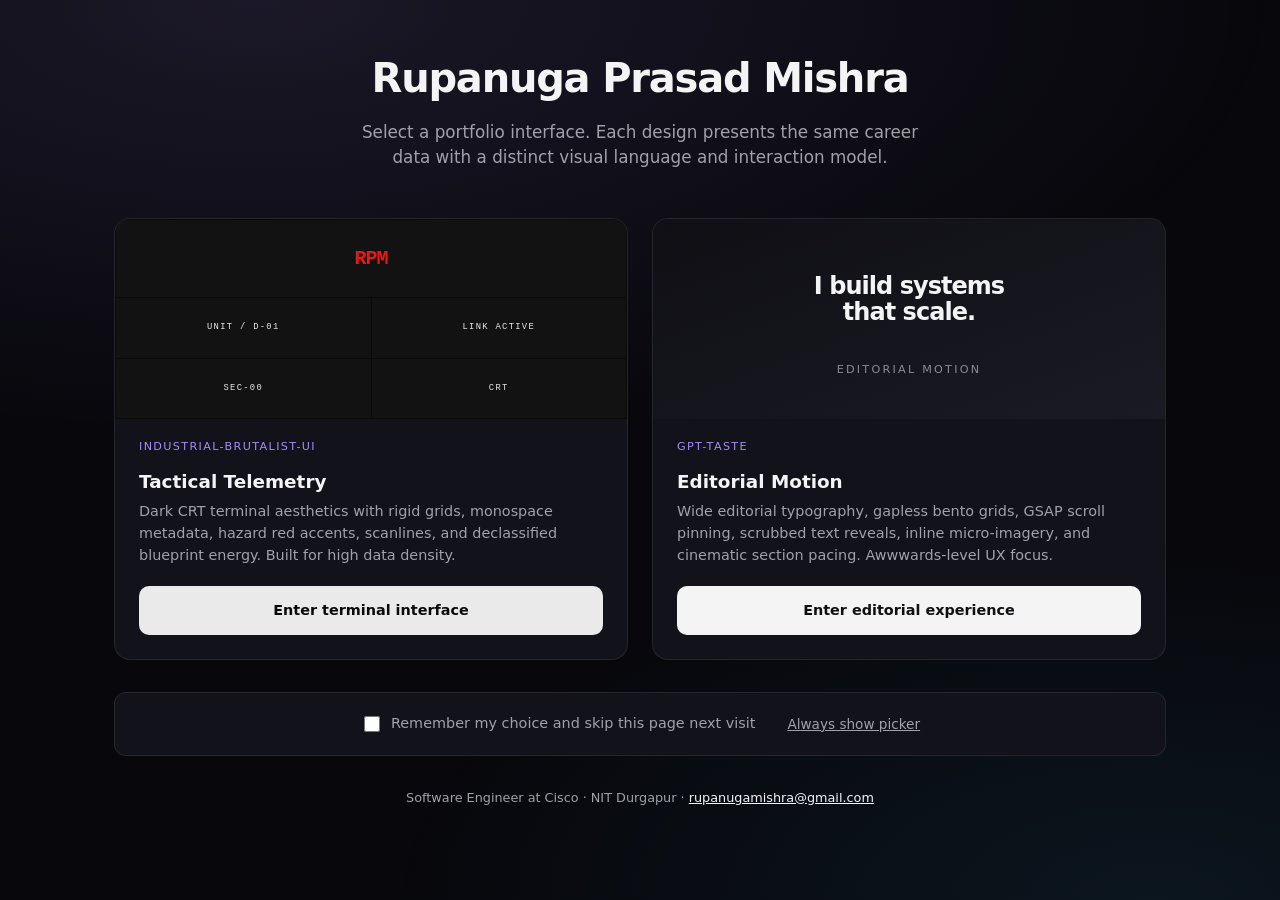
==== commit 3ab7cde1: "Add multi-design portfolio hub with industrial and editorial themes. Introduce a root design picker " ====
--- a/index.html
+++ b/index.html
@@ -3,922 +3,61 @@
 <head>
     <meta charset="UTF-8">
     <meta name="viewport" content="width=device-width, initial-scale=1.0">
-    <title>Rupanuga Prasad Mishra - Portfolio</title>
-    <link href="https://fonts.googleapis.com/css2?family=Montserrat:wght@700;900&family=Open+Sans:wght@400;600&display=swap" rel="stylesheet">
-    <link href="https://unpkg.com/aos@2.3.1/dist/aos.css" rel="stylesheet">
-    <link rel="stylesheet" href="https://cdnjs.cloudflare.com/ajax/libs/font-awesome/6.5.1/css/all.min.css" integrity="sha512-DTOQO9RWCH3ppGqcWaEA1BIZOC6xxalwEsw9c2QQeAIftl+Vegovlnee1c9QX4TctnWMn13TZye+giMm8e2LwA==" crossorigin="anonymous" referrerpolicy="no-referrer" />
-    <style>
-        :root {
-            --primary-color: #0A192F;
-            --secondary-color: #64FFDA; /* Bright Teal */
-            --secondary-color-darker: #52d1bc; /* For hover states */
-            --secondary-color-rgb: 100, 255, 218;
-            --text-light: #CCD6F6; /* Main text on dark bg */
-            --text-medium: #a8b2d1; /* Slightly dimmer text */
-            --text-dark: #8892b0;   /* Dimmest text */
-            --card-bg: #112240;
-            --card-bg-light-transparent: rgba(17, 34, 64, 0.8);
-            --border-color: #233554;
-            --shadow-color: rgba(2, 12, 27, 0.7);
-            --gradient-angle: 120deg;
-            --gradient-start: #64FFDA;
-            --gradient-end: #7879F1;
-        }
-
-        ::selection {
-            background-color: var(--secondary-color);
-            color: var(--primary-color);
-        }
-
-        body {
-            margin: 0;
-            font-family: 'Open Sans', sans-serif;
-            background-color: var(--primary-color);
-            color: var(--text-light);
-            line-height: 1.7;
-            overflow-x: hidden;
-            -webkit-font-smoothing: antialiased;
-            -moz-osx-font-smoothing: grayscale;
-        }
-
-        #network-canvas {
-            position: fixed;
-            top: 0;
-            left: 0;
-            width: 100vw;
-            height: 100vh;
-            z-index: -1;
-            pointer-events: none;
-        }
-
-        .container {
-            width: 90%;
-            max-width: 1100px;
-            margin: 0 auto;
-            padding: 20px 0;
-        }
-
-        section {
-            padding: 100px 0;
-            border-bottom: 1px solid var(--border-color);
-            position: relative;
-            z-index: 1;
-        }
-        section:last-child, #hero {
-            border-bottom: none;
-        }
-        #hero {
-            position: relative;
-            z-index: 1;
-        }
-
-        h1, h2, h3, h4 {
-            font-family: 'Montserrat', sans-serif;
-            color: var(--text-light);
-            margin-top: 0;
-            margin-bottom: 20px;
-            line-height: 1.3;
-        }
-        section > .container > h2 {
-            color: var(--text-light);
-            text-align: center;
-            margin-bottom: 60px;
-            font-size: clamp(2em, 5vw, 2.5em);
-            font-weight: 700;
-            position: relative;
-            padding-bottom: 10px;
-        }
-        section > .container > h2::after {
-            content: '';
-            position: absolute;
-            left: 50%;
-            transform: translateX(-50%);
-            bottom: 0;
-            width: 60px;
-            height: 3px;
-            background: var(--secondary-color);
-            border-radius: 2px;
-        }
-
-        h1 { font-size: clamp(2.5em, 6vw, 3.5em); }
-        h3 { font-size: clamp(1.3em, 4vw, 1.6em); color: var(--text-light); }
-
-        nav {
-            background-color: rgba(10, 25, 47, 0.8);
-            backdrop-filter: blur(12px);
-            padding: 12px 0;
-            position: fixed;
-            width: 100%;
-            top: 0;
-            left: 0;
-            z-index: 1000;
-            box-shadow: 0 2px 15px var(--shadow-color);
-            transition: top 0.3s ease-in-out;
-        }
-        nav .container { display: flex; justify-content: space-between; align-items: center; padding: 0 5%; }
-        nav .logo { font-size: 1.6em; font-weight: 900; color: var(--secondary-color); text-decoration: none; letter-spacing: -1px; }
-        nav ul { list-style: none; padding: 0; margin: 0; display: flex; }
-        nav ul li { margin-left: 30px; }
-        nav ul li a {
-            text-decoration: none; color: var(--text-light); transition: color 0.3s ease;
-            padding: 8px 4px; position: relative; font-weight: 600;
-        }
-        nav ul li a::after {
-            content: ''; position: absolute; width: 0; height: 2px;
-            bottom: 0; left: 0; background-color: var(--secondary-color);
-            transition: width 0.3s ease;
-        }
-        nav ul li a:hover::after, nav ul li a.active::after { width: 100%; }
-        nav ul li a:hover, nav ul li a.active { color: var(--secondary-color); }
-        .menu-toggle { display: none; font-size: 1.8em; cursor: pointer; color: var(--secondary-color); }
-
-        #hero {
-            min-height: 100vh; display: flex; flex-direction: column;
-            justify-content: center; align-items: flex-start;
-            padding-top: 120px; padding-bottom: 60px;
-        }
-        .hero-intro { max-width: 700px; margin-bottom: 40px; }
-        .hero-intro .greeting {
-            font-size: clamp(1.1em, 3vw, 1.3em); color: var(--secondary-color);
-            margin-bottom: 5px; font-weight: normal; letter-spacing: 1px;
-        }
-        .hero-intro .name {
-            font-size: clamp(2.8em, 7vw, 4.5em); margin-top: 0; margin-bottom: 10px;
-            font-weight: 900;
-            background: linear-gradient(var(--gradient-angle), var(--gradient-start), var(--gradient-end));
-            -webkit-background-clip: text; -webkit-text-fill-color: transparent;
-            animation: gradientTextAnimation 5s ease infinite alternate;
-        }
-        @keyframes gradientTextAnimation {
-            0% { background-position: 0% 50%; } 100% { background-position: 100% 50%; }
-        }
-        .hero-intro .tagline-main {
-            font-family: 'Montserrat'; color: var(--text-medium); font-weight: 700;
-            font-size: clamp(1.5em, 4vw, 2.2em); margin-top: 5px; margin-bottom: 25px;
-        }
-        .hero-intro .tagline-secondary {
-            font-size: clamp(1.1em, 3vw, 1.4em); max-width: 600px;
-            margin-bottom: 30px; color: var(--text-medium); font-weight: 400;
-        }
-        .hero-intro .social-links { margin-bottom: 30px; display: flex; gap: 25px; }
-        .hero-intro .social-links a {
-            color: var(--text-medium); font-size: 1.2em; text-decoration: none;
-            transition: color 0.3s ease, transform 0.3s ease;
-            display: inline-flex; align-items: center; gap: 8px;
-        }
-        .hero-intro .social-links a i { font-size: 1.8em; }
-        .hero-intro .social-links a:hover { color: var(--secondary-color); transform: translateY(-3px); }
-
-        /* UPDATED CP SHOWCASE STYLES */
-        .hero-cp-showcase {
-            width: 100%;
-            margin-top: 30px;
-        }
-        .hero-cp-showcase h3 {
-            font-size: clamp(1.3em, 4vw, 1.6em);
-            color: var(--text-light);
-            margin-bottom: 30px;
-            text-align: left;
-            font-weight: 700;
-        }
-        .competitive-links-container {
-            display: flex;
-            flex-wrap: wrap;
-            justify-content: flex-start;
-            gap: 30px;
-        }
-        .cp-link-card {
-            background-color: var(--card-bg);
-            color: var(--text-light);
-            padding: 0;
-            border-radius: 10px;
-            text-decoration: none;
-            display: flex;
-            flex-direction: column;
-            align-items: stretch;
-            text-align: center;
-            width: 280px;
-            min-height: 350px;
-            box-shadow: 0 8px 25px rgba(var(--shadow-color), 0.5);
-            transition: transform 0.3s ease, box-shadow 0.3s ease, border-color 0.3s ease;
-            position: relative;
-            overflow: hidden;
-            border: 2px solid transparent;
-        }
-        .cp-link-card:hover {
-            transform: translateY(-12px);
-            box-shadow: 0 12px 35px rgba(var(--secondary-color-rgb), 0.25);
-            border-color: var(--secondary-color);
-        }
-        .cp-image-container {
-            width: 100%;
-            height: 180px;
-            overflow: hidden;
-            border-top-left-radius: 8px;
-            border-top-right-radius: 8px;
-            margin-bottom: 15px;
-        }
-        .cp-profile-image { /* Renamed from cp-logo */
-            width: 100%;
-            height: 100%;
-            object-fit: cover;
-            display: block;
-            transition: transform 0.4s cubic-bezier(0.25, 0.46, 0.45, 0.94);
-        }
-        .cp-link-card:hover .cp-profile-image {
-            transform: scale(1.15);
-        }
-        .cp-card-content {
-            padding: 0 20px 20px 20px;
-            display: flex;
-            flex-direction: column;
-            align-items: center;
-            flex-grow: 1;
-        }
-        .cp-platform-name {
-            font-size: 1.3em;
-            font-weight: 700;
-            color: var(--secondary-color);
-            margin-bottom: 8px;
-        }
-        .cp-username {
-            font-size: 0.95em;
-            color: var(--text-dark);
-            margin-bottom: auto;
-            padding-bottom: 10px;
-        }
-        .cp-hover-text {
-            position: absolute;
-            bottom: 0;
-            left: 0;
-            width: 100%;
-            background: linear-gradient(transparent, rgba(var(--secondary-color-rgb), 0.85) 60%);
-            color: var(--primary-color);
-            text-align: center;
-            padding: 12px 0 10px 0;
-            transform: translateY(100%);
-            transition: transform 0.35s ease-in-out;
-            font-weight: 600;
-            font-size: 1em;
-            border-bottom-left-radius: 8px;
-            border-bottom-right-radius: 8px;
-        }
-        .cp-link-card:hover .cp-hover-text {
-            transform: translateY(0%);
-        }
-        .cp-hover-text i {
-            margin-left: 6px;
-            transition: transform 0.3s ease;
-        }
-        .cp-link-card:hover .cp-hover-text i {
-            transform: translateX(5px);
-        }
-        /* END OF UPDATED CP SHOWCASE STYLES */
-
-        .cta-button-container { margin-top: 40px; width: 100%; }
-        .cta-button {
-            background-color: transparent; color: var(--secondary-color); padding: 14px 32px;
-            text-decoration: none; border-radius: 6px; font-weight: bold;
-            transition: background-color 0.3s ease, color 0.3s ease, transform 0.2s ease;
-            border: 2px solid var(--secondary-color); display: inline-block; font-size: 1.05em;
-        }
-        .cta-button:hover {
-            background-color: var(--secondary-color); color: var(--primary-color);
-            transform: translateY(-3px); box-shadow: 0 4px 15px rgba(var(--secondary-color-rgb), 0.3);
-        }
-
-        #about .container { display: flex; flex-wrap: wrap; align-items: center; gap: 50px; }
-        #about .about-text { flex: 2; min-width: 300px; }
-        #about .about-image-container { flex: 1; min-width: 280px; text-align: center; position: relative; }
-        #about .about-image {
-            max-width: 300px; width: 100%; border-radius: 10px;
-            border: 4px solid var(--card-bg); box-shadow: 0 10px 30px var(--shadow-color);
-            position: relative; z-index: 1; transition: transform 0.3s ease;
-        }
-        #about .about-image-container:hover .about-image { transform: scale(1.03); }
-        #about .about-image-bg-accent {
-            position: absolute; width: 90%; height: 90%; top: 50%; left: 50%;
-            transform: translate(-45%, -45%) rotate(-5deg);
-            background: linear-gradient(var(--gradient-angle), var(--gradient-start), var(--gradient-end));
-            border-radius: 10px; z-index: 0; opacity: 0.6;
-            transition: transform 0.4s ease, opacity 0.4s ease;
-        }
-        #about .about-image-container:hover .about-image-bg-accent {
-            transform: translate(-50%, -50%) rotate(0deg) scale(1.05); opacity: 0.8;
-        }
-        #about p { font-size: 1.1em; margin-bottom: 18px; color: var(--text-medium); }
-
-        .skills-grid { display: grid; grid-template-columns: repeat(auto-fit, minmax(300px, 1fr)); gap: 30px; }
-        .skill-category {
-            background-color: var(--card-bg); padding: 30px; border-radius: 10px;
-            box-shadow: 0 5px 20px var(--shadow-color); border-left: 5px solid var(--secondary-color);
-            transition: transform 0.3s ease, box-shadow 0.3s ease;
-        }
-        .skill-category:hover { transform: translateY(-5px); box-shadow: 0 8px 25px var(--shadow-color); }
-        .skill-category h3 { color: var(--secondary-color); margin-top: 0; margin-bottom: 20px; font-size: 1.4em; }
-        .skill-category ul { list-style: none; padding: 0; }
-        .skill-category ul li {
-            margin-bottom: 12px; padding-left: 25px; position: relative; color: var(--text-medium);
-            font-size: 1.05em;
-        }
-        .skill-category ul li::before {
-            content: "\f105"; font-family: "Font Awesome 6 Free"; font-weight: 900;
-            position: absolute; left: 0; color: var(--secondary-color); font-size: 0.9em; top: 3px;
-        }
-
-        .timeline, .project-grid { display: flex; flex-direction: column; gap: 35px; }
-        .timeline-item, .project-card {
-            background-color: var(--card-bg); padding: 30px; border-radius: 10px;
-            box-shadow: 0 5px 20px var(--shadow-color);
-            transition: transform 0.3s ease, box-shadow 0.3s ease, border-left-color 0.3s ease;
-            border-left: 5px solid var(--border-color);
-        }
-        .timeline-item:hover, .project-card:hover {
-            transform: translateY(-8px); box-shadow: 0 10px 30px rgba(var(--secondary-color-rgb), 0.15);
-            border-left-color: var(--secondary-color);
-        }
-        .timeline-item h3, .project-card h3 { margin-top: 0; color: var(--text-light); font-size: 1.5em; }
-        .timeline-item .company, .project-card .tech-stack strong { color: var(--secondary-color); font-weight: bold; }
-        .timeline-item .date, .project-card .tech-stack { color: var(--text-dark); margin-bottom: 15px; font-size: 0.95em; }
-        .timeline-item ul { padding-left: 20px; color: var(--text-medium); }
-        .timeline-item ul li { margin-bottom: 10px; }
-        .project-card p { color: var(--text-medium); }
-        .project-card .project-links a {
-            color: var(--secondary-color); text-decoration: none; margin-right: 20px; font-weight: bold;
-            transition: color 0.3s ease;
-        }
-        .project-card .project-links a:hover { color: var(--secondary-color-darker); text-decoration: underline; }
-        .project-card .project-links a i { margin-left: 5px; }
-
-        .education-item, .achievement-item-wrapper {
-            margin-bottom: 25px; padding: 25px; background-color: var(--card-bg);
-            border-radius: 10px; border-left: 5px solid var(--secondary-color);
-            box-shadow: 0 5px 15px var(--shadow-color);
-        }
-        .education-item h3, #achievements .achievement-item-wrapper h3 { margin-top: 0; color: var(--text-light); font-size: 1.4em; }
-        #achievements ul { list-style: none; padding: 0; }
-        #achievements li {
-            padding-left: 28px; position: relative; margin-bottom: 15px; font-size: 1.05em; color: var(--text-medium);
-        }
-        #achievements li::before {
-            content: "\f005"; font-family: "Font Awesome 6 Free"; font-weight: 900;
-            position: absolute; left: 0; color: var(--secondary-color); font-size: 0.9em; top: 4px;
-        }
-
-        #contact form { display: flex; flex-direction: column; max-width: 700px; margin: 0 auto; }
-        #contact label { margin-bottom: 10px; color: var(--text-light); font-weight: 600; font-size: 1.05em; }
-        #contact input, #contact textarea {
-            margin-bottom: 25px; padding: 16px; border-radius: 8px;
-            border: 2px solid var(--border-color);
-            background-color: #1E2D48; color: var(--text-light); font-size: 1em;
-            transition: border-color 0.3s ease, box-shadow 0.3s ease;
-        }
-        #contact input:focus, #contact textarea:focus {
-            outline: none; border-color: var(--secondary-color);
-            box-shadow: 0 0 0 3px rgba(var(--secondary-color-rgb), 0.2);
-        }
-        #contact input::placeholder, #contact textarea::placeholder { color: var(--text-dark); }
-        #contact button {
-            background-color: transparent; color: var(--secondary-color); padding: 14px 32px;
-            border: 2px solid var(--secondary-color); border-radius: 6px; cursor: pointer;
-            font-weight: bold; transition: background-color 0.3s ease, color 0.3s ease, transform 0.2s ease;
-            font-size: 1.1em; align-self: flex-start;
-        }
-        #contact button:hover {
-            background-color: var(--secondary-color); color: var(--primary-color);
-            transform: translateY(-3px); box-shadow: 0 4px 15px rgba(var(--secondary-color-rgb), 0.3);
-        }
-        .contact-intro-text { text-align: center; max-width: 600px; margin: 0 auto 50px auto; color: var(--text-medium); font-size: 1.1em; }
-        .contact-links { text-align: center; margin-top: 50px; }
-        .contact-links p { margin-bottom: 20px; font-size: 1.1em; color: var(--text-light); }
-        .contact-links a {
-            color: var(--text-medium); margin: 0 15px; font-size: 2.2em;
-            transition: color 0.3s ease, transform 0.3s ease;
-        }
-        .contact-links a:hover { color: var(--secondary-color); transform: scale(1.15) translateY(-2px); }
-
-        footer {
-            text-align: center; padding: 40px 0; background-color: #081425;
-            color: var(--text-dark); font-size: 0.95em;
-            position: relative; z-index: 1;
-        }
-        footer a { color: var(--secondary-color); text-decoration: none; transition: color 0.3s ease; }
-        footer a:hover { color: var(--secondary-color-darker); text-decoration: underline; }
-        footer p { margin-bottom: 8px; }
-
-        @media (max-width: 992px) {
-            .hero-cp-showcase h3 { text-align: center; }
-            .competitive-links-container { justify-content: center; }
-            .cp-link-card { width: 260px; min-height: 330px; } /* Adjust for new card design */
-            .cp-image-container { height: 160px; }
-        }
-        @media (max-width: 768px) {
-            nav ul { display: none; flex-direction: column; width: 100%; text-align: center; background-color: var(--primary-color); position: absolute; top: calc(100% - 1px); left: 0; padding: 15px 0; box-shadow: 0 5px 10px var(--shadow-color); }
-            nav ul.active { display: flex; }
-            nav ul li { margin: 15px 0; }
-            .menu-toggle { display: block; }
-            #hero { align-items: center; text-align: center; }
-            .hero-intro { text-align: center; }
-            .hero-intro .social-links { justify-content: center; }
-            .hero-cp-showcase h3 { text-align: center; }
-            .competitive-links-container { justify-content: center; }
-            .cta-button-container { text-align: center; }
-            #contact button { align-self: center; }
-            .skills-grid { grid-template-columns: 1fr; }
-            #about .container { flex-direction: column; }
-            #about .about-image-container { order: -1; margin-bottom: 30px; }
-        }
-        @media (max-width: 600px) { /* Further adjustments for CP cards on small screens */
-            .competitive-links-container { flex-direction: column; align-items: center; }
-            .cp-link-card { width: 90%; max-width: 320px; min-height: auto; }
-            .cp-image-container { height: 180px; }
-            nav .logo { font-size: 1.4em; }
-            .menu-toggle { font-size: 1.7em; }
-            section > .container > h2 { font-size: 1.8em; }
-        }
-    </style>
+    <meta name="description" content="Choose your portfolio experience — Industrial Brutalist terminal or Editorial GSAP motion design.">
+    <title>Rupanuga Prasad Mishra — Choose Design</title>
+    <link rel="stylesheet" href="picker.css">
 </head>
 <body>
-    <canvas id="network-canvas"></canvas>
+    <div class="picker-shell">
+        <header class="picker-header">
+            <h1>Rupanuga Prasad Mishra</h1>
+            <p>Select a portfolio interface. Each design presents the same career data with a distinct visual language and interaction model.</p>
+        </header>
 
-    <nav id="navbar">
-        <div class="container">
-            <a href="#hero" class="logo">RPM</a>
-            <div class="menu-toggle" id="mobile-menu">
-                <i class="fas fa-bars"></i>
-            </div>
-            <ul class="nav-links" id="nav-links">
-                <li><a href="#hero" class="active">Home</a></li>
-                <li><a href="#about">About</a></li>
-                <li><a href="#skills">Skills</a></li>
-                <li><a href="#experience">Experience</a></li>
-                <li><a href="#projects">Projects</a></li>
-                <li><a href="#education">Education</a></li>
-                <li><a href="#achievements">Achievements</a></li>
-                <li><a href="#contact">Contact</a></li>
-            </ul>
+        <div class="design-grid">
+            <article class="design-card" data-design="industrial" tabindex="0">
+                <div class="design-preview design-preview--industrial" aria-hidden="true">
+                    <span class="red">RPM</span>
+                    <span>UNIT / D-01</span>
+                    <span>LINK ACTIVE</span>
+                    <span>SEC-00</span>
+                    <span>CRT</span>
+                </div>
+                <div class="design-body">
+                    <span class="design-tag">industrial-brutalist-ui</span>
+                    <h2>Tactical Telemetry</h2>
+                    <p>Dark CRT terminal aesthetics with rigid grids, monospace metadata, hazard red accents, scanlines, and declassified blueprint energy. Built for high data density.</p>
+                    <a href="industrial/" class="design-enter design-enter--industrial">Enter terminal interface</a>
+                </div>
+            </article>
+
+            <article class="design-card" data-design="editorial" tabindex="0">
+                <div class="design-preview design-preview--editorial" aria-hidden="true">
+                    <p class="editorial-title">I build systems that scale.</p>
+                    <p class="editorial-sub">Editorial motion</p>
+                </div>
+                <div class="design-body">
+                    <span class="design-tag">gpt-taste</span>
+                    <h2>Editorial Motion</h2>
+                    <p>Wide editorial typography, gapless bento grids, GSAP scroll pinning, scrubbed text reveals, inline micro-imagery, and cinematic section pacing. Awwwards-level UX focus.</p>
+                    <a href="editorial/" class="design-enter design-enter--editorial">Enter editorial experience</a>
+                </div>
+            </article>
         </div>
-    </nav>
 
-    <section id="hero">
-        <div class="container">
-            <div class="hero-intro">
-                <p class="greeting" data-aos="fade-down" data-aos-delay="100">Hi, my name is</p>
-                <h1 class="name" data-aos="fade-down" data-aos-delay="200">Rupanuga Prasad Mishra.</h1>
-                <h2 class="tagline-main" data-aos="fade-up" data-aos-delay="300">I build things for the web & beyond.</h2>
-                <p class="tagline-secondary" data-aos="fade-up" data-aos-delay="400">
-                    I'm a software engineer specializing in creating efficient, scalable solutions and intuitive user experiences. Currently focused on machine learning and full-stack development.
-                </p>
-                <div class="social-links" data-aos="fade-up" data-aos-delay="500">
-                    <a href="https://www.linkedin.com/in/rupanuga-mishra/" target="_blank" title="LinkedIn"><i class="fab fa-linkedin"></i> LinkedIn</a>
-                    <a href="https://github.com/RupanugaPM" target="_blank" title="GitHub"><i class="fab fa-github"></i> GitHub</a>
-                </div>
-            </div>
+        <div class="picker-options">
+            <label for="remember-design">
+                <input type="checkbox" id="remember-design" name="remember-design">
+                Remember my choice and skip this page next visit
+            </label>
+            <a href="?picker=1&amp;choose=1" style="color: var(--muted); font-size: 0.85rem;">Always show picker</a>
+        </div>
 
-            <!-- UPDATED HTML FOR CP CARDS -->
-            <div class="hero-cp-showcase" data-aos="fade-up" data-aos-delay="600">
-                <h3>My Competitive Programming Footprint:</h3>
-                <div class="competitive-links-container">
-                    <div class="cp-card-wrapper" data-aos="zoom-in-up" data-aos-delay="700">
-                        <a href="https://codeforces.com/profile/rupanugam" target="_blank" class="cp-link-card">
-                            <div class="cp-image-container">
-                                <img src="cf-logo.png" alt="Codeforces Profile Screenshot" class="cp-profile-image"> <!-- REPLACE -->
-                            </div>
-                            <div class="cp-card-content">
-                                <span class="cp-platform-name">Codeforces</span>
-                                <span class="cp-username">rupanugam</span>
-                            </div>
-                            <span class="cp-hover-text">View Profile <i class="fas fa-arrow-right"></i></span>
-                        </a>
-                    </div>
-                    <div class="cp-card-wrapper" data-aos="zoom-in-up" data-aos-delay="800">
-                        <a href="https://www.codechef.com/users/mrpformrp" target="_blank" class="cp-link-card">
-                            <div class="cp-image-container">
-                                <img src="cc-logo.png" alt="CodeChef Profile Screenshot" class="cp-profile-image"> <!-- REPLACE -->
-                            </div>
-                            <div class="cp-card-content">
-                                <span class="cp-platform-name">CodeChef</span>
-                                <span class="cp-username">mrpformrp</span>
-                            </div>
-                            <span class="cp-hover-text">View Profile <i class="fas fa-arrow-right"></i></span>
-                        </a>
-                    </div>
-                    <div class="cp-card-wrapper" data-aos="zoom-in-up" data-aos-delay="900">
-                        <a href="https://leetcode.com/Rupanuga/" target="_blank" class="cp-link-card">
-                            <div class="cp-image-container">
-                                <img src="lc-logo.png" alt="LeetCode Profile Screenshot" class="cp-profile-image"> <!-- REPLACE -->
-                            </div>
-                            <div class="cp-card-content">
-                                <span class="cp-platform-name">LeetCode</span>
-                                <span class="cp-username">Rupanuga</span>
-                            </div>
-                            <span class="cp-hover-text">View Profile <i class="fas fa-arrow-right"></i></span>
-                        </a>
-                    </div>
-                </div>
-            </div>
-            <!-- END OF UPDATED HTML FOR CP CARDS -->
+        <footer class="picker-footer">
+            <p>Software Engineer at Cisco · NIT Durgapur · <a href="mailto:rupanugamishra@gmail.com">rupanugamishra@gmail.com</a></p>
+        </footer>
+    </div>
 
-            <div class="cta-button-container" data-aos="fade-up" data-aos-delay="1000">
-                <a href="#projects" class="cta-button">Check Out My Work!</a>
-            </div>
-        </div>
-    </section>
-
-    <section id="about">
-        <div class="container">
-            <h2 data-aos="fade-in">About Me</h2>
-            <div style="display: flex; flex-wrap: wrap; align-items: flex-start; gap: 50px;">
-                <div class="about-text" data-aos="fade-right" data-aos-delay="200">
-                    <p>
-                        Hello! I'm Rupanuga, a passionate software engineer based out of NIT Durgapur, expecting to graduate in May 2025 with a B.Eng. in Computer Science (GPA: 8.00). My core drive is to craft elegant and efficient solutions to complex challenges, whether it's architecting robust software or diving deep into algorithmic problem-solving.
-                    </p>
-                    <p>
-                        My journey into tech has been marked by a strong affinity for competitive programming, where I've achieved milestones like becoming an Expert on Codeforces, 6-star on CodeChef, and Guardian on LeetCode. This pursuit has significantly sharpened my analytical abilities and proficiency in data structures and algorithms. My 99th percentile in GATE 2025 (Rank 1501) further attests to my grasp of fundamental CS concepts.
-                    </p>
-                    <p>
-                        Currently, I'm channeling these skills into real-world applications through impactful internships. At Cisco Systems (Jan '25 - Jun '25), I'm working with Machine Learning for anomaly detection. Previously, at HackerEarth (Jun '24 - Dec '24), I was deeply involved in creating DSA problems and developing high-performance test case generators. I'm always on the lookout for opportunities to learn, collaborate, and contribute to innovative projects.
-                    </p>
-                </div>
-                <div class="about-image-container" data-aos="fade-left" data-aos-delay="300">
-                    <div class="about-image-bg-accent"></div>
-                    <img src="profile.jpg" alt="Rupanuga Prasad Mishra" class="about-image"> <!-- REPLACE -->
-                </div>
-            </div>
-        </div>
-    </section>
-
-    <section id="skills">
-        <div class="container">
-            <h2 data-aos="fade-in">My Skill Arsenal</h2>
-            <div class="skills-grid">
-                <div class="skill-category" data-aos="fade-up" data-aos-delay="100">
-                    <h3>Languages & Databases</h3>
-                    <ul>
-                        <li>C, C++ (Proficient)</li>
-                        <li>Python (Django, NumPy, Pandas)</li>
-                        <li>JavaScript (ES6+, React Basics)</li>
-                        <li>SQL (PostgreSQL, MySQL)</li>
-                        <li>HTML5, CSS3 (Sass/SCSS)</li>
-                        <li>NoSQL (MongoDB, Cassandra Basics)</li>
-                        <li>Java, Golang (Familiar)</li>
-                    </ul>
-                </div>
-                <div class="skill-category" data-aos="fade-up" data-aos-delay="200">
-                    <h3>Concepts & Paradigms</h3>
-                    <ul>
-                        <li>Advanced Data Structures & Algorithms</li>
-                        <li>Object-Oriented Programming (OOP)</li>
-                        <li>Distributed Systems Concepts</li>
-                        <li>Machine Learning Fundamentals</li>
-                        <li>RESTful API Design & Development</li>
-                        <li>Agile Methodologies</li>
-                        <li>Computer Networks & Security Basics</li>
-                    </ul>
-                </div>
-                <div class="skill-category" data-aos="fade-up" data-aos-delay="300">
-                    <h3>Tools & Technologies</h3>
-                    <ul>
-                        <li>Git, GitHub, GitLab</li>
-                        <li>Linux Environment & Shell Scripting</li>
-                        <li>Docker Basics</li>
-                        <li>Spring Boot, Spring Data</li>
-                        <li>Elasticsearch</li>
-                        <li>Snowflake</li>
-                        <li>AWS (S3, EC2 Basics)</li>
-                        <li>Pygame, Socket Programming</li>
-                    </ul>
-                </div>
-            </div>
-        </div>
-    </section>
-
-    <section id="experience">
-        <div class="container">
-            <h2 data-aos="fade-in">Career Journey</h2>
-            <div class="timeline">
-                <div class="timeline-item" data-aos="fade-up" data-aos-delay="100">
-                    <h3>Software Engineer Intern @ <span class="company">Cisco Systems, Inc</span></h3>
-                    <p class="date"><i class="fas fa-calendar-alt"></i> Jan 2025 - Jun 2025 (Expected)</p>
-                    <ul>
-                        <li>Developing ML models for anomaly detection in Snowflake DBs; >90% accuracy on production data.</li>
-                        <li>Improving test coverage (70% to 90%) and optimizing key codebases.</li>
-                        <li>Working with microservices: Elasticsearch & Cassandra integration using Spring Boot/Data.</li>
-                    </ul>
-                </div>
-                <div class="timeline-item" data-aos="fade-up" data-aos-delay="200">
-                    <h3>Software Engineer Intern @ <span class="company">HackerEarth Inc</span></h3>
-                    <p class="date"><i class="fas fa-calendar-alt"></i> June 2024 - Dec 2024</p>
-                    <ul>
-                        <li>Created 60+ high-quality DSA problems for online assessments.</li>
-                        <li>Reviewed and corrected 150+ problem suites (C++, Python, Java, Golang).</li>
-                        <li>Built an efficient test case generator (10M lines/sec).</li>
-                        <li>Conducted 30+ technical interviews for intern roles.</li>
-                    </ul>
-                </div>
-            </div>
-        </div>
-    </section>
-
-    <section id="projects">
-        <div class="container">
-            <h2 data-aos="fade-in">Noteworthy Projects</h2>
-            <div class="project-grid">
-                <div class="project-card" data-aos="fade-up" data-aos-delay="100">
-                    <h3>Flight Navigation Optimization & Risk Mitigation</h3>
-                    <p class="tech-stack"><strong>Tech:</strong> Python, Django, JavaScript, Dijkstra Algorithm, PostgreSQL</p>
-                    <p>Full-stack solution for Aerothon 6.0. Modeled dynamic weather/traffic, calculated optimal flight routes using Dijkstra on a time-varying graph. Django back-end, interactive JS front-end.</p>
-                    <div class="project-links">
-                        <a href="#" target="_blank" title="View on GitHub">GitHub <i class="fab fa-github"></i></a>
-                    </div>
-                </div>
-                <div class="project-card" data-aos="fade-up" data-aos-delay="200">
-                    <h3>Generalized Persistent Lazy Segment Tree</h3>
-                    <p class="tech-stack"><strong>Tech:</strong> C++, OOP, Advanced Data Structures</p>
-                    <p>A versatile C++ template for Persistent Segment Trees with Lazy Propagation. Achieved 2x speedup in range operations and 30x in version rollback vs. naive binary search approaches.</p>
-                    <div class="project-links">
-                        <a href="#" target="_blank" title="View on GitHub">GitHub <i class="fab fa-github"></i></a>
-                    </div>
-                </div>
-            </div>
-        </div>
-    </section>
-
-     <section id="education">
-        <div class="container">
-            <h2 data-aos="fade-in">Academic Background</h2>
-            <div class="education-item" data-aos="fade-up" data-aos-delay="100">
-                <h3>National Institute of Technology, Durgapur</h3>
-                <p><i class="fas fa-user-graduate"></i> Bachelor of Engineering in Computer Science</p>
-                <p><i class="fas fa-calendar-check"></i> Sep 2021 - May 2025 (Expected)</p>
-                <p><strong><i class="fas fa-star"></i> GPA:</strong> 8.00 / 10.0</p>
-            </div>
-             <div class="education-item" data-aos="fade-up" data-aos-delay="200">
-                <h3>GATE 2025 (Graduate Aptitude Test in Engineering)</h3>
-                <p><i class="fas fa-laptop-code"></i> Computer Science & Information Technology</p>
-                <p><strong><i class="fas fa-percentage"></i> Percentile:</strong> 99th (Top 0.75%)</p>
-                <p><strong><i class="fas fa-trophy"></i> Rank:</strong> 1501 / ~210,000</p>
-            </div>
-        </div>
-    </section>
-
-    <section id="achievements">
-        <div class="container">
-            <h2 data-aos="fade-in">Milestones & Recognition</h2>
-            <div class="achievement-item-wrapper" data-aos="fade-left" data-aos-delay="100">
-                <ul>
-                    <li><strong>Rank 1</strong> in Advanced Algorithms course at NIT Durgapur.</li>
-                    <li><strong>Expert</strong> on Codeforces (Rating 1850+, Top 300 global rank in 3+ contests).</li>
-                    <li><strong>6-star Rated</strong> on CodeChef (Top 0.2% globally).</li>
-                    <li><strong>Guardian Title</strong> on LeetCode (Top 1%).</li>
-                    <li><strong>Top 2000</strong> in Meta Hacker Cup 2024 (Rank 1375, Top 5%).</li>
-                </ul>
-            </div>
-        </div>
-    </section>
-
-    <section id="contact">
-        <div class="container">
-            <h2 data-aos="fade-in">Let's Connect!</h2>
-            <p class="contact-intro-text" data-aos="fade-up" data-aos-delay="100">
-                I'm actively seeking new opportunities and collaborations. Whether you have a project in mind, a question, or just want to discuss tech, I'd love to hear from you!
-            </p>
-            <form action="https://formspree.io/f/YOUR_FORMSPREE_ID" method="POST" data-aos="fade-up" data-aos-delay="200"> <!-- REPLACE -->
-                <div>
-                    <label for="name">Your Name:</label>
-                    <input type="text" id="name" name="name" required placeholder="e.g., Alan Turing">
-                </div>
-                <div>
-                    <label for="email">Your Email:</label>
-                    <input type="email" id="email" name="email" required placeholder="e.g., alan@bletchleypark.com">
-                </div>
-                <div>
-                    <label for="message">Message:</label>
-                    <textarea id="message" name="message" rows="6" required placeholder="What's on your mind?"></textarea>
-                </div>
-                <button type="submit">Send Message <i class="fas fa-paper-plane"></i></button>
-            </form>
-            <div class="contact-links" data-aos="fade-up" data-aos-delay="300">
-                <p>Or find me on these platforms:</p>
-                <a href="mailto:mishra.rprm@gmail.com" title="Email"><i class="fas fa-envelope"></i></a>
-                <a href="https://www.linkedin.com/in/rupanuga-mishra/" target="_blank" title="LinkedIn"><i class="fab fa-linkedin"></i></a>
-                <a href="https://github.com/RupanugaPM" target="_blank" title="GitHub"><i class="fab fa-github"></i></a>
-            </div>
-        </div>
-    </section>
-
-    <footer>
-        <div class="container">
-            <p>© <span id="currentYear"></span> Rupanuga Prasad Mishra. All rights reserved.</p>
-            <p>Crafted with <i class="fas fa-heart" style="color: var(--secondary-color);"></i> and a sprinkle of <i class="fas fa-mug-hot" style="color: var(--secondary-color);"></i>.</p>
-            <p><a href="#hero">Return to Sky <i class="fas fa-rocket"></i></a></p>
-        </div>
-    </footer>
-
-    <script src="https://unpkg.com/aos@2.3.1/dist/aos.js"></script>
-    <script>
-        // AOS Initialization
-        AOS.init({
-            duration: 700,
-            once: true,
-            offset: 80,
-            delay: 50,
-        });
-
-        // Mobile Menu Logic
-        const mobileMenu = document.getElementById('mobile-menu');
-        const navLinks = document.getElementById('nav-links');
-        const navLogo = document.querySelector('nav .logo');
-
-        mobileMenu.addEventListener('click', () => {
-            navLinks.classList.toggle('active');
-            mobileMenu.querySelector('i').classList.toggle('fa-bars');
-            mobileMenu.querySelector('i').classList.toggle('fa-times');
-        });
-
-        document.querySelectorAll('#nav-links li a, nav .logo').forEach(element => {
-            element.addEventListener('click', () => {
-                if (navLinks.classList.contains('active')) {
-                    navLinks.classList.remove('active');
-                    mobileMenu.querySelector('i').classList.remove('fa-times');
-                    mobileMenu.querySelector('i').classList.add('fa-bars');
-                }
-            });
-        });
-
-        const navbar = document.getElementById('navbar');
-        const sections = document.querySelectorAll('section');
-        const navLi = document.querySelectorAll('nav .nav-links li a');
-        let lastScrollTop = 0;
-
-        window.addEventListener('scroll', () => {
-            let currentSectionId = 'hero';
-            const scrollPosition = pageYOffset + navbar.offsetHeight + 50;
-
-            sections.forEach(section => {
-                if (scrollPosition >= section.offsetTop) {
-                    currentSectionId = section.getAttribute('id');
-                }
-            });
-
-            navLi.forEach(a => {
-                a.classList.remove('active');
-                if (a.getAttribute('href').substring(1) === currentSectionId) {
-                    a.classList.add('active');
-                }
-            });
-
-            let scrollTop = window.pageYOffset || document.documentElement.scrollTop;
-            if (scrollTop > lastScrollTop && scrollTop > navbar.offsetHeight) {
-                navbar.style.top = `-${navbar.offsetHeight + 5}px`;
-            } else {
-                navbar.style.top = "0";
-            }
-            lastScrollTop = scrollTop <= 0 ? 0 : scrollTop;
-        });
-
-        document.getElementById('currentYear').textContent = new Date().getFullYear();
-
-        document.querySelectorAll('a[href^="#"]').forEach(anchor => {
-            anchor.addEventListener('click', function (e) {
-                e.preventDefault();
-                const targetId = this.getAttribute('href');
-                const targetElement = document.querySelector(targetId);
-                if (targetElement) {
-                    const navbarHeight = navbar.offsetHeight;
-                    const elementPosition = targetElement.getBoundingClientRect().top + window.pageYOffset;
-                    const offsetPosition = elementPosition - navbarHeight + 1;
-
-                    window.scrollTo({ top: offsetPosition, behavior: "smooth" });
-                    if(history.pushState) { history.pushState(null, null, targetId); }
-                    else { location.hash = targetId; }
-                }
-            });
-        });
-
-        const networkCanvas = document.getElementById('network-canvas');
-        const networkCtx = networkCanvas.getContext('2d');
-
-        networkCanvas.width = window.innerWidth;
-        networkCanvas.height = window.innerHeight;
-
-        let networkParticlesArray = [];
-        const networkMouse = {
-            x: null,
-            y: null,
-            radius: 100
-        };
-
-        const particleColor = 'rgba(100, 180, 255, 0.6)';
-        const lineColor = 'rgba(100, 180, 255, 0.15)';
-        const connectDistance = 120;
-        const particleSpeed = 0.5;
-
-        window.addEventListener('mousemove', function(event) {
-            networkMouse.x = event.clientX;
-            networkMouse.y = event.clientY;
-        });
-        window.addEventListener('mouseout', function() {
-            networkMouse.x = null;
-            networkMouse.y = null;
-        });
-
-        function calculateNumberOfParticles() {
-            const screenArea = window.innerWidth * window.innerHeight;
-            const densityFactor = 20000;
-            return Math.max(50, Math.floor(screenArea / densityFactor));
-        }
-
-        class NetworkParticle {
-            constructor() {
-                this.x = Math.random() * networkCanvas.width;
-                this.y = Math.random() * networkCanvas.height;
-                this.size = Math.random() * 2 + 1;
-                this.speedX = (Math.random() * 2 - 1) * particleSpeed;
-                this.speedY = (Math.random() * 2 - 1) * particleSpeed;
-            }
-            update() {
-                if (this.x + this.size > networkCanvas.width || this.x - this.size < 0) { this.speedX = -this.speedX; }
-                if (this.y + this.size > networkCanvas.height || this.y - this.size < 0) { this.speedY = -this.speedY; }
-                this.x += this.speedX;
-                this.y += this.speedY;
-            }
-            draw() {
-                networkCtx.fillStyle = particleColor;
-                networkCtx.beginPath();
-                networkCtx.arc(this.x, this.y, this.size, 0, Math.PI * 2);
-                networkCtx.closePath();
-                networkCtx.fill();
-            }
-        }
-
-        function initNetworkParticles() {
-            networkParticlesArray = [];
-            const numParticles = calculateNumberOfParticles();
-            for (let i = 0; i < numParticles; i++) {
-                networkParticlesArray.push(new NetworkParticle());
-            }
-        }
-
-        function connectParticles() {
-            let opacityValue = 1;
-            for (let a = 0; a < networkParticlesArray.length; a++) {
-                for (let b = a + 1; b < networkParticlesArray.length; b++) {
-                    const dx = networkParticlesArray[a].x - networkParticlesArray[b].x;
-                    const dy = networkParticlesArray[a].y - networkParticlesArray[b].y;
-                    const distance = Math.sqrt(dx * dx + dy * dy);
-                    if (distance < connectDistance) {
-                        opacityValue = 1 - (distance / connectDistance);
-                        const currentLineColorAlpha = parseFloat(lineColor.match(/,\s*(\d?\.?\d*)\)/)[1]);
-                        networkCtx.strokeStyle = lineColor.replace(/,\s*\d?\.?\d*\)/, `, ${opacityValue * currentLineColorAlpha})`);
-                        networkCtx.lineWidth = 1;
-                        networkCtx.beginPath();
-                        networkCtx.moveTo(networkParticlesArray[a].x, networkParticlesArray[a].y);
-                        networkCtx.lineTo(networkParticlesArray[b].x, networkParticlesArray[b].y);
-                        networkCtx.stroke();
-                    }
-                }
-            }
-            if (networkMouse.x !== null && networkMouse.y !== null) {
-                for (let i = 0; i < networkParticlesArray.length; i++) {
-                    const dxMouse = networkParticlesArray[i].x - networkMouse.x;
-                    const dyMouse = networkParticlesArray[i].y - networkMouse.y;
-                    const distanceMouse = Math.sqrt(dxMouse * dxMouse + dyMouse * dyMouse);
-                    if (distanceMouse < networkMouse.radius) {
-                        opacityValue = 1 - (distanceMouse / networkMouse.radius);
-                        const currentLineColorAlpha = parseFloat(lineColor.match(/,\s*(\d?\.?\d*)\)/)[1]);
-                        const mouseLineAlpha = Math.min(0.4, opacityValue * currentLineColorAlpha * 2.5);
-                        networkCtx.strokeStyle = lineColor.replace(/,\s*\d?\.?\d*\)/, `, ${mouseLineAlpha})`);
-                        networkCtx.lineWidth = 1;
-                        networkCtx.beginPath();
-                        networkCtx.moveTo(networkParticlesArray[i].x, networkParticlesArray[i].y);
-                        networkCtx.lineTo(networkMouse.x, networkMouse.y);
-                        networkCtx.stroke();
-                    }
-                }
-            }
-        }
-
-        function animateNetwork() {
-            networkCtx.clearRect(0, 0, networkCanvas.width, networkCanvas.height);
-            for (let i = 0; i < networkParticlesArray.length; i++) {
-                networkParticlesArray[i].update();
-                networkParticlesArray[i].draw();
-            }
-            connectParticles();
-            requestAnimationFrame(animateNetwork);
-        }
-
-        initNetworkParticles();
-        animateNetwork();
-
-        window.addEventListener('resize', function() {
-            networkCanvas.width = window.innerWidth;
-            networkCanvas.height = window.innerHeight;
-            networkMouse.radius = Math.min(150, Math.max(50, networkCanvas.width / 10));
-            initNetworkParticles();
-        });
-
-    </script>
+    <script src="picker.js"></script>
 </body>
-</html>+</html>
--- a/picker.css
+++ b/picker.css
@@ -0,0 +1,251 @@
+:root {
+  --bg: #08080c;
+  --surface: #12121a;
+  --border: rgba(255, 255, 255, 0.08);
+  --text: #f4f4f5;
+  --muted: #a1a1aa;
+  --accent: #a78bfa;
+}
+
+*,
+*::before,
+*::after {
+  box-sizing: border-box;
+}
+
+body {
+  margin: 0;
+  min-height: 100vh;
+  font-family: system-ui, -apple-system, 'Segoe UI', sans-serif;
+  background: var(--bg);
+  color: var(--text);
+  line-height: 1.5;
+}
+
+body::before {
+  content: '';
+  position: fixed;
+  inset: 0;
+  background:
+    radial-gradient(ellipse 80% 50% at 20% 0%, rgba(167, 139, 250, 0.12), transparent),
+    radial-gradient(ellipse 60% 40% at 90% 100%, rgba(56, 189, 248, 0.08), transparent);
+  pointer-events: none;
+}
+
+.picker-shell {
+  position: relative;
+  z-index: 1;
+  max-width: 1100px;
+  margin: 0 auto;
+  padding: 3rem 1.5rem 4rem;
+}
+
+.picker-header {
+  text-align: center;
+  margin-bottom: 3rem;
+}
+
+.picker-header h1 {
+  font-size: clamp(1.75rem, 4vw, 2.5rem);
+  font-weight: 600;
+  letter-spacing: -0.03em;
+  margin: 0 0 0.75rem;
+}
+
+.picker-header p {
+  margin: 0;
+  color: var(--muted);
+  max-width: 36rem;
+  margin-inline: auto;
+  font-size: 1.05rem;
+}
+
+.design-grid {
+  display: grid;
+  grid-template-columns: repeat(auto-fit, minmax(300px, 1fr));
+  gap: 1.5rem;
+  margin-bottom: 2rem;
+}
+
+.design-card {
+  display: flex;
+  flex-direction: column;
+  background: var(--surface);
+  border: 1px solid var(--border);
+  border-radius: 16px;
+  overflow: hidden;
+  transition: border-color 0.2s, transform 0.2s, box-shadow 0.2s;
+}
+
+.design-card:hover,
+.design-card:focus-within {
+  border-color: rgba(167, 139, 250, 0.4);
+  transform: translateY(-4px);
+  box-shadow: 0 24px 48px rgba(0, 0, 0, 0.35);
+}
+
+.design-card.selected {
+  border-color: var(--accent);
+  box-shadow: 0 0 0 1px var(--accent);
+}
+
+.design-preview {
+  height: 200px;
+  position: relative;
+  overflow: hidden;
+}
+
+.design-preview--industrial {
+  background: #0a0a0a;
+  display: grid;
+  grid-template-columns: 1fr 1fr;
+  gap: 1px;
+  padding: 1px;
+}
+
+.design-preview--industrial span {
+  background: #121212;
+  font-family: 'Courier New', monospace;
+  font-size: 0.55rem;
+  letter-spacing: 0.15em;
+  color: #eaeaea;
+  display: flex;
+  align-items: center;
+  justify-content: center;
+  text-transform: uppercase;
+}
+
+.design-preview--industrial .red {
+  color: #e61919;
+  grid-column: 1 / -1;
+  font-size: 1.25rem;
+  font-weight: 700;
+  letter-spacing: -0.05em;
+}
+
+.design-preview--editorial {
+  background: linear-gradient(160deg, #0f0f14 0%, #1a1a24 100%);
+  display: flex;
+  flex-direction: column;
+  align-items: center;
+  justify-content: center;
+  padding: 1.5rem;
+}
+
+.design-preview--editorial .editorial-title {
+  font-size: 1.5rem;
+  font-weight: 700;
+  letter-spacing: -0.04em;
+  text-align: center;
+  line-height: 1.1;
+  max-width: 14ch;
+}
+
+.design-preview--editorial .editorial-sub {
+  margin-top: 0.75rem;
+  font-size: 0.7rem;
+  color: rgba(255, 255, 255, 0.5);
+  letter-spacing: 0.2em;
+  text-transform: uppercase;
+}
+
+.design-body {
+  padding: 1.25rem 1.5rem 1.5rem;
+  flex: 1;
+  display: flex;
+  flex-direction: column;
+}
+
+.design-body h2 {
+  margin: 0 0 0.35rem;
+  font-size: 1.15rem;
+  font-weight: 600;
+}
+
+.design-tag {
+  font-size: 0.7rem;
+  text-transform: uppercase;
+  letter-spacing: 0.12em;
+  color: var(--accent);
+  margin-bottom: 0.75rem;
+}
+
+.design-body p {
+  margin: 0 0 1.25rem;
+  font-size: 0.9rem;
+  color: var(--muted);
+  flex: 1;
+}
+
+.design-enter {
+  display: block;
+  width: 100%;
+  padding: 0.85rem 1rem;
+  border: none;
+  border-radius: 10px;
+  font-size: 0.9rem;
+  font-weight: 600;
+  cursor: pointer;
+  text-align: center;
+  text-decoration: none;
+  transition: opacity 0.15s, transform 0.15s;
+}
+
+.design-enter--industrial {
+  background: #eaeaea;
+  color: #0a0a0a;
+}
+
+.design-enter--editorial {
+  background: #f4f4f5;
+  color: #0f0f14;
+}
+
+.design-enter:hover {
+  opacity: 0.92;
+  transform: scale(1.01);
+}
+
+.picker-options {
+  display: flex;
+  flex-wrap: wrap;
+  align-items: center;
+  justify-content: center;
+  gap: 1rem 2rem;
+  padding: 1.25rem;
+  background: var(--surface);
+  border: 1px solid var(--border);
+  border-radius: 12px;
+  margin-bottom: 2rem;
+}
+
+.picker-options label {
+  display: flex;
+  align-items: center;
+  gap: 0.5rem;
+  font-size: 0.9rem;
+  color: var(--muted);
+  cursor: pointer;
+}
+
+.picker-options input[type='checkbox'] {
+  width: 1rem;
+  height: 1rem;
+  accent-color: var(--accent);
+}
+
+.picker-footer {
+  text-align: center;
+  font-size: 0.8rem;
+  color: var(--muted);
+}
+
+.picker-footer a {
+  color: var(--text);
+}
+
+@media (max-width: 640px) {
+  .picker-shell {
+    padding-top: 2rem;
+  }
+}
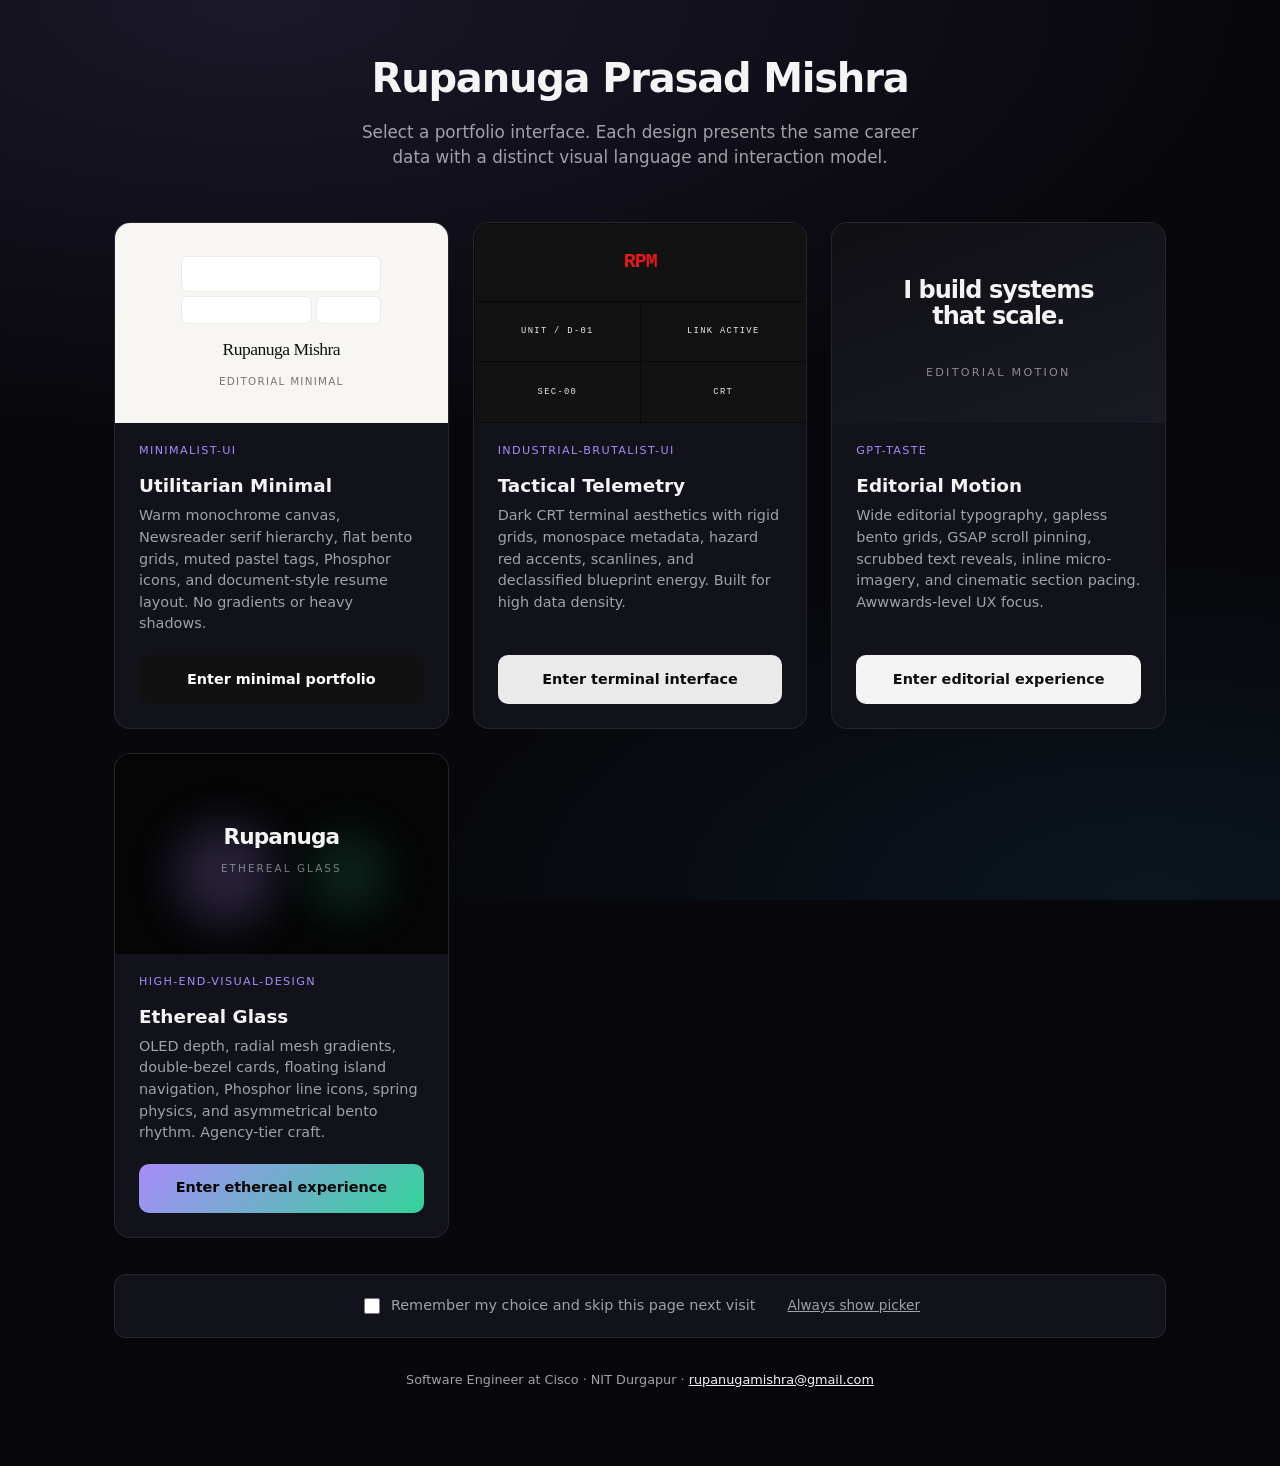
==== commit ccd9aad7: "Add minimalist and ethereal portfolio themes with full resume content. Expand the design picker with" ====
--- a/index.html
+++ b/index.html
@@ -3,7 +3,7 @@
 <head>
     <meta charset="UTF-8">
     <meta name="viewport" content="width=device-width, initial-scale=1.0">
-    <meta name="description" content="Choose your portfolio experience — Industrial Brutalist terminal or Editorial GSAP motion design.">
+    <meta name="description" content="Choose your portfolio experience — Utilitarian minimal, Industrial terminal, Editorial motion, or Ethereal glass.">
     <title>Rupanuga Prasad Mishra — Choose Design</title>
     <link rel="stylesheet" href="picker.css">
 </head>
@@ -15,6 +15,24 @@
         </header>
 
         <div class="design-grid">
+            <article class="design-card" data-design="minimalist" tabindex="0">
+                <div class="design-preview design-preview--minimalist" aria-hidden="true">
+                    <div class="minimalist-bento">
+                        <span class="minimalist-cell minimalist-cell--wide"></span>
+                        <span class="minimalist-cell"></span>
+                        <span class="minimalist-cell"></span>
+                    </div>
+                    <p class="minimalist-title">Rupanuga Mishra</p>
+                    <p class="minimalist-sub">Editorial minimal</p>
+                </div>
+                <div class="design-body">
+                    <span class="design-tag">minimalist-ui</span>
+                    <h2>Utilitarian Minimal</h2>
+                    <p>Warm monochrome canvas, Newsreader serif hierarchy, flat bento grids, muted pastel tags, Phosphor icons, and document-style resume layout. No gradients or heavy shadows.</p>
+                    <a href="minimalist/" class="design-enter design-enter--minimalist">Enter minimal portfolio</a>
+                </div>
+            </article>
+
             <article class="design-card" data-design="industrial" tabindex="0">
                 <div class="design-preview design-preview--industrial" aria-hidden="true">
                     <span class="red">RPM</span>
@@ -43,6 +61,21 @@
                     <a href="editorial/" class="design-enter design-enter--editorial">Enter editorial experience</a>
                 </div>
             </article>
+
+            <article class="design-card" data-design="ethereal" tabindex="0">
+                <div class="design-preview design-preview--ethereal" aria-hidden="true">
+                    <span class="ethereal-orb ethereal-orb--violet"></span>
+                    <span class="ethereal-orb ethereal-orb--emerald"></span>
+                    <p class="ethereal-name">Rupanuga</p>
+                    <p class="ethereal-sub">Ethereal glass</p>
+                </div>
+                <div class="design-body">
+                    <span class="design-tag">high-end-visual-design</span>
+                    <h2>Ethereal Glass</h2>
+                    <p>OLED depth, radial mesh gradients, double-bezel cards, floating island navigation, Phosphor line icons, spring physics, and asymmetrical bento rhythm. Agency-tier craft.</p>
+                    <a href="ethereal/" class="design-enter design-enter--ethereal">Enter ethereal experience</a>
+                </div>
+            </article>
         </div>
 
         <div class="picker-options">
--- a/picker.css
+++ b/picker.css
@@ -65,6 +65,7 @@
   grid-template-columns: repeat(auto-fit, minmax(300px, 1fr));
   gap: 1.5rem;
   margin-bottom: 2rem;
+  padding-block: 0.25rem;
 }
 
 .design-card {
@@ -74,14 +75,14 @@
   border: 1px solid var(--border);
   border-radius: 16px;
   overflow: hidden;
-  transition: border-color 0.2s, transform 0.2s, box-shadow 0.2s;
+  isolation: isolate;
+  transition: border-color 0.25s ease, box-shadow 0.25s ease;
 }
 
 .design-card:hover,
 .design-card:focus-within {
   border-color: rgba(167, 139, 250, 0.4);
-  transform: translateY(-4px);
-  box-shadow: 0 24px 48px rgba(0, 0, 0, 0.35);
+  box-shadow: 0 16px 40px rgba(0, 0, 0, 0.35);
 }
 
 .design-card.selected {
@@ -93,6 +94,60 @@
   height: 200px;
   position: relative;
   overflow: hidden;
+  contain: paint;
+  flex-shrink: 0;
+}
+
+.design-preview--minimalist {
+  background: #f7f6f3;
+  display: flex;
+  flex-direction: column;
+  align-items: center;
+  justify-content: center;
+  padding: 1.25rem;
+  gap: 0.75rem;
+}
+
+.minimalist-bento {
+  display: grid;
+  grid-template-columns: 2fr 1fr;
+  gap: 4px;
+  width: 100%;
+  max-width: 200px;
+}
+
+.minimalist-cell {
+  background: #ffffff;
+  border: 1px solid #eaeaea;
+  border-radius: 6px;
+  min-height: 28px;
+}
+
+.minimalist-cell--wide {
+  grid-column: 1 / -1;
+  min-height: 36px;
+}
+
+.design-preview--minimalist .minimalist-title {
+  font-family: Georgia, 'Times New Roman', serif;
+  font-size: 1.1rem;
+  font-weight: 500;
+  letter-spacing: -0.03em;
+  color: #111111;
+  margin: 0;
+}
+
+.design-preview--minimalist .minimalist-sub {
+  margin: 0;
+  font-size: 0.65rem;
+  color: #787774;
+  letter-spacing: 0.12em;
+  text-transform: uppercase;
+}
+
+.design-enter--minimalist {
+  background: #111111;
+  color: #ffffff;
 }
 
 .design-preview--industrial {
@@ -145,6 +200,59 @@
   margin-top: 0.75rem;
   font-size: 0.7rem;
   color: rgba(255, 255, 255, 0.5);
+  letter-spacing: 0.2em;
+  text-transform: uppercase;
+}
+
+.design-preview--ethereal {
+  background: #050505;
+  display: flex;
+  flex-direction: column;
+  align-items: center;
+  justify-content: center;
+  position: relative;
+  overflow: hidden;
+}
+
+.ethereal-orb {
+  position: absolute;
+  border-radius: 50%;
+  filter: blur(24px);
+  opacity: 0.65;
+  pointer-events: none;
+}
+
+.ethereal-orb--violet {
+  width: 100px;
+  height: 100px;
+  background: rgba(167, 139, 250, 0.35);
+  top: 35%;
+  left: 18%;
+}
+
+.ethereal-orb--emerald {
+  width: 80px;
+  height: 80px;
+  background: rgba(52, 211, 153, 0.25);
+  bottom: 20%;
+  right: 18%;
+}
+
+.design-preview--ethereal .ethereal-name {
+  position: relative;
+  z-index: 1;
+  font-size: 1.35rem;
+  font-weight: 700;
+  letter-spacing: -0.04em;
+  margin: 0;
+}
+
+.design-preview--ethereal .ethereal-sub {
+  position: relative;
+  z-index: 1;
+  margin-top: 0.5rem;
+  font-size: 0.65rem;
+  color: rgba(255, 255, 255, 0.45);
   letter-spacing: 0.2em;
   text-transform: uppercase;
 }
@@ -201,6 +309,11 @@
   color: #0f0f14;
 }
 
+.design-enter--ethereal {
+  background: linear-gradient(135deg, #a78bfa 0%, #34d399 100%);
+  color: #050505;
+}
+
 .design-enter:hover {
   opacity: 0.92;
   transform: scale(1.01);
